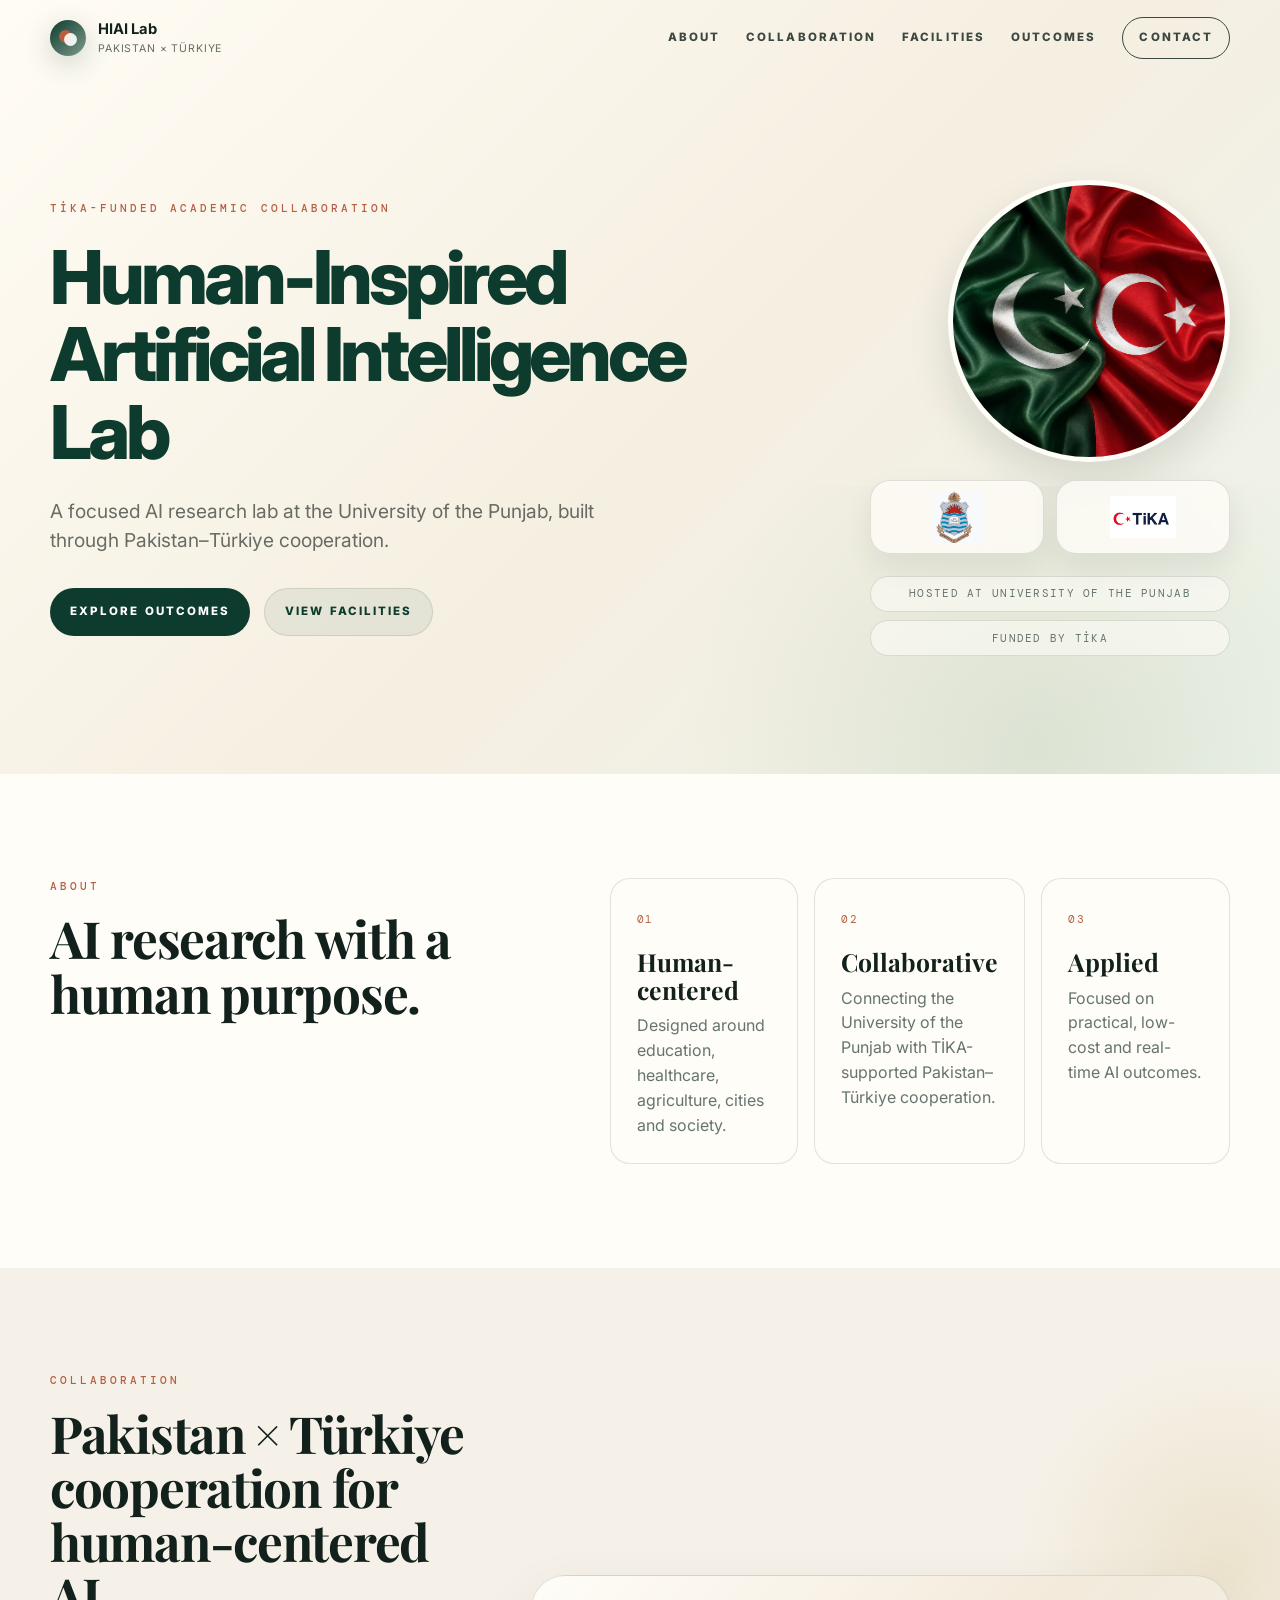
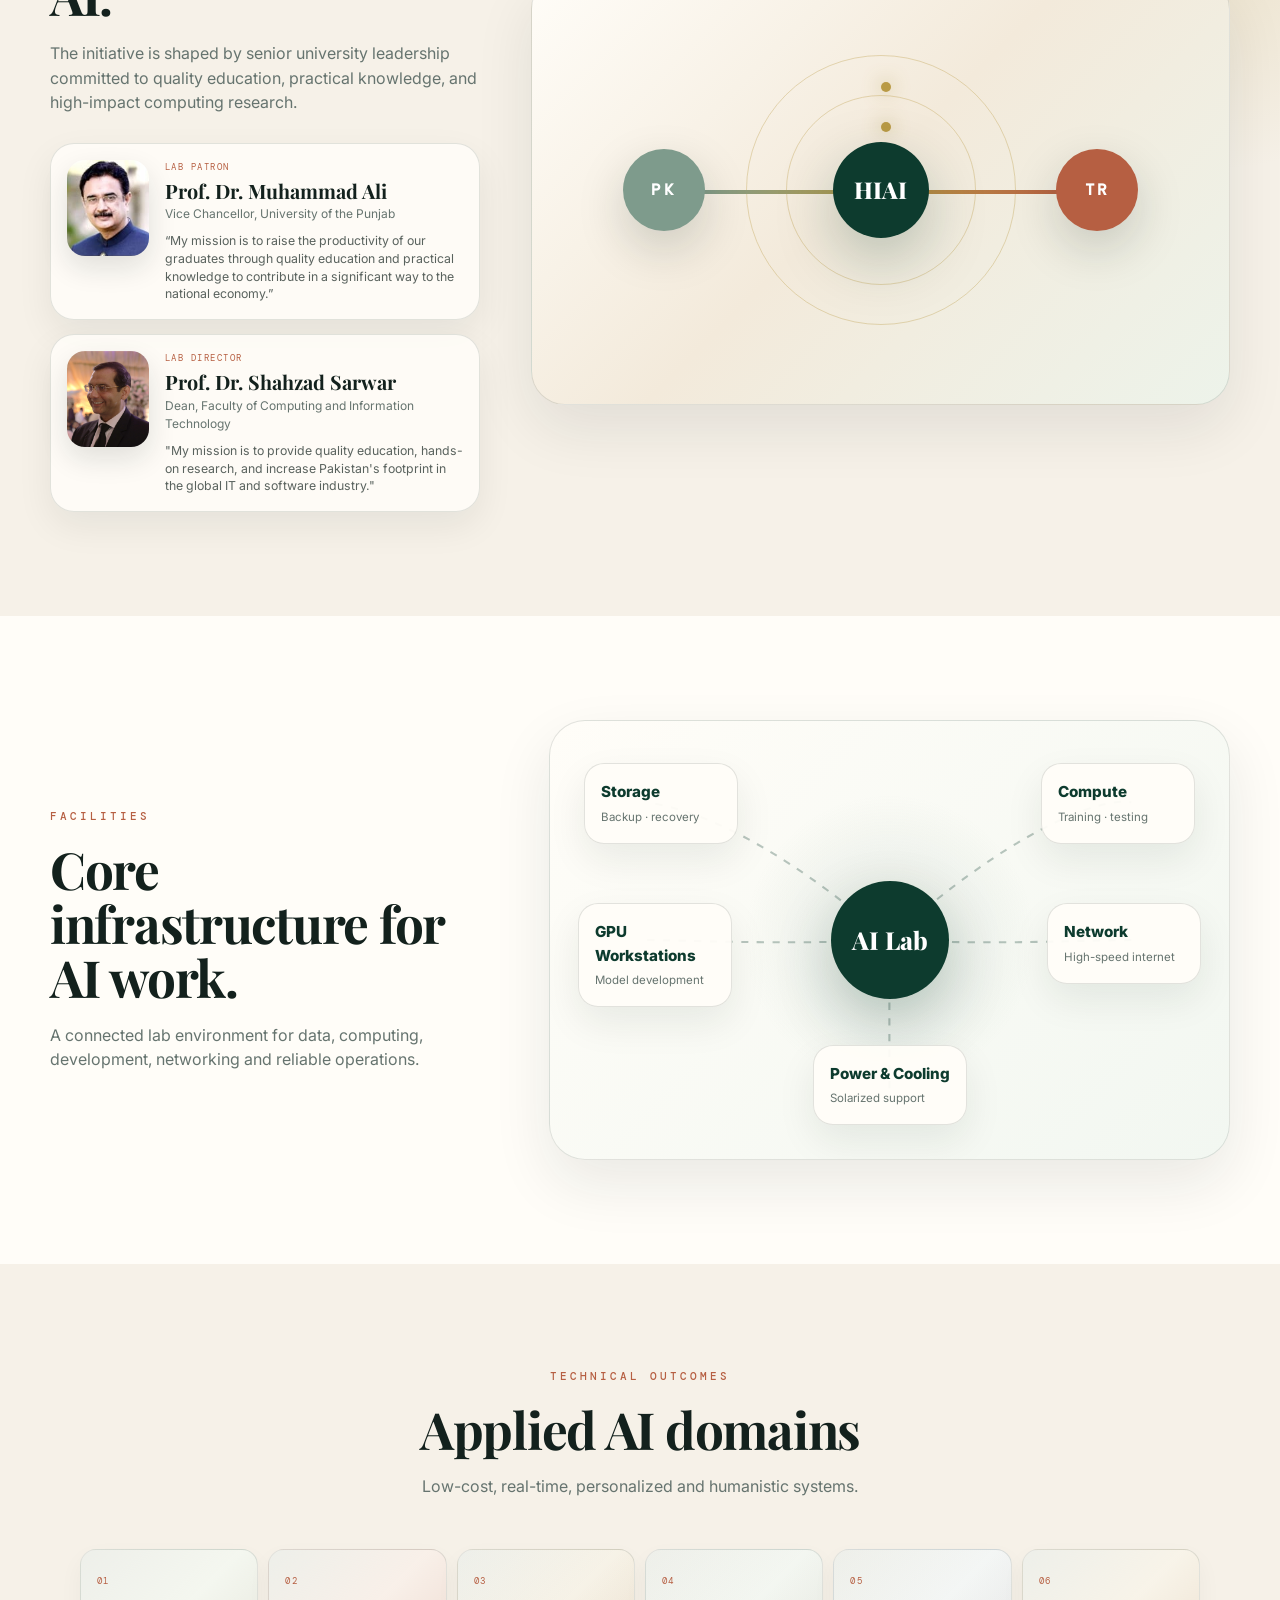
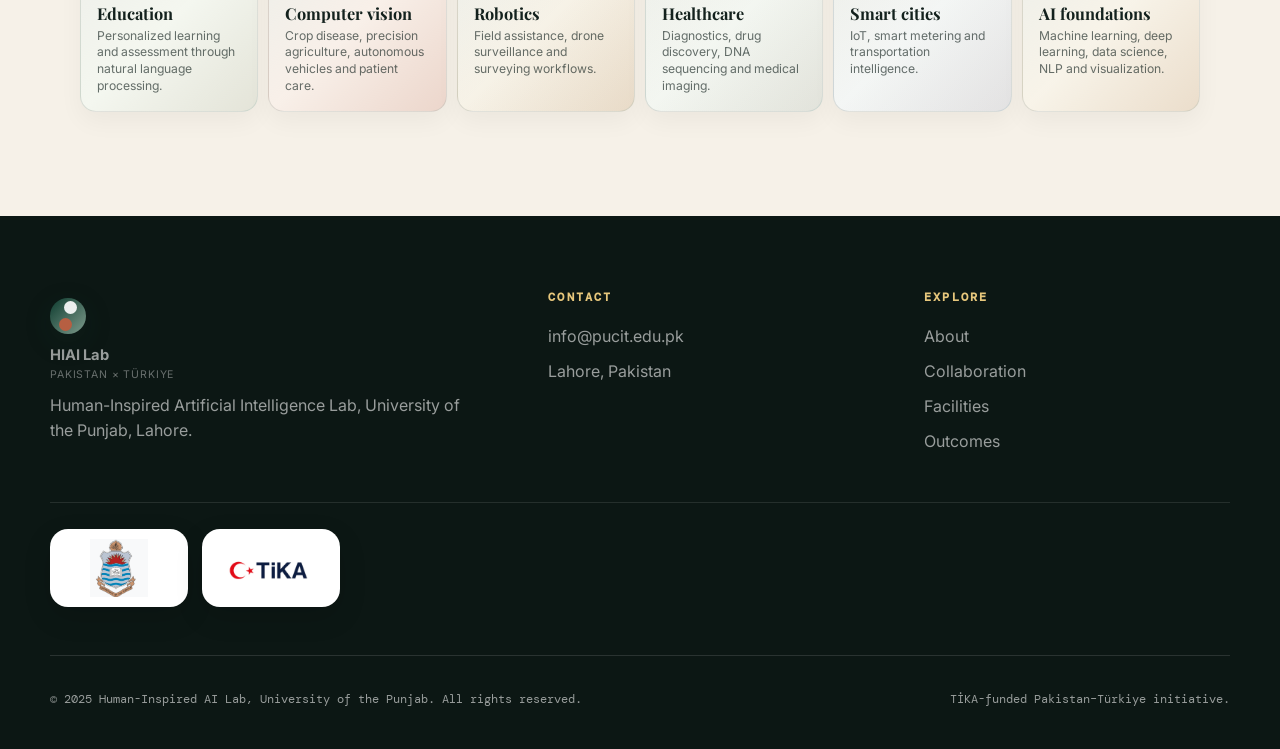
==== index.html @ ac8289ca "Initial HIAI Lab website" ====
<!DOCTYPE html>
<html lang="en">
<head>
  <meta charset="UTF-8" />
  <meta name="viewport" content="width=device-width, initial-scale=1.0" />
  <meta name="description" content="Human-Inspired Artificial Intelligence Lab — a Pakistan–Türkiye collaboration at the University of the Punjab." />
  <title>HIAI Lab | FCIT</title>
  <link rel="preconnect" href="https://fonts.googleapis.com">
  <link rel="preconnect" href="https://fonts.gstatic.com" crossorigin>
  <link href="https://fonts.googleapis.com/css2?family=DM+Mono:wght@400;500&family=Inter:wght@300;400;500;600;700&family=Playfair+Display:wght@600;700;800&display=swap" rel="stylesheet">
  <link rel="stylesheet" href="styles.css" />
</head>
<body>
  <a class="skip-link" href="#main">Skip to content</a>

  <header class="site-header" id="siteHeader">
    <div class="container header-inner">
      <a class="brand" href="#home" aria-label="HIAI Lab home">
        <span class="brand-mark" aria-hidden="true"><span></span><span></span></span>
        <span class="brand-copy">
          <strong>HIAI Lab</strong>
          <small>Pakistan × Türkiye</small>
        </span>
      </a>

      <button class="menu-toggle" id="menuToggle" aria-controls="siteNav" aria-expanded="false">
        <span></span><span></span>
        <span class="sr-only">Toggle menu</span>
      </button>

      <nav class="site-nav" id="siteNav" aria-label="Main navigation">
        <a href="#about">About</a>
        <a href="#host">Collaboration</a>
        <a href="#facilities">Facilities</a>
        <a href="#outcomes">Outcomes</a>
        <a href="#contact" class="nav-cta">Contact</a>
      </nav>
    </div>
  </header>

  <main id="main">
    <section class="hero" id="home" aria-labelledby="hero-title">
      <div class="container hero-inner">
        <div class="hero-copy reveal visible">
          <p class="eyebrow">TİKA-funded academic collaboration</p>
          <h1 id="hero-title">Human-Inspired Artificial Intelligence Lab</h1>
          <p class="hero-lead">A focused AI research lab at the University of the Punjab, built through Pakistan–Türkiye cooperation.</p>
          <div class="hero-actions">
            <a class="btn btn-primary" href="#outcomes">Explore outcomes</a>
            <a class="btn btn-soft" href="#facilities">View facilities</a>
          </div>

        </div>

        <aside class="hero-card reveal visible" aria-label="Pakistan and Türkiye collaboration image">
          <div class="hero-flag-circle">
            <img src="assets/pakistan-turkiye-flags.png" alt="Pakistan and Türkiye flags blended together" loading="eager">
          </div>
          <div class="hero-partner-logos" aria-label="Project partner logos">
            <div class="hero-logo-box">
              <img class="pu-logo" src="assets/pu-logo.png" alt="University of the Punjab logo">
            </div>
            <div class="hero-logo-box">
              <img class="tika-logo" src="assets/tika-logo.png" alt="TİKA logo">
            </div>
          </div>
          <div class="hero-mini-grid">
            <span>Hosted at University of the Punjab</span>
            <span>Funded by TİKA</span>
          </div>
        </aside>
      </div>
    </section>

    <section class="overview section-pad" id="about">
      <div class="container split">
        <div class="section-heading reveal">
          <p class="eyebrow">About</p>
          <h2>AI research with a human purpose.</h2>
        </div>
        <div class="overview-cards reveal">
          <article>
            <span>01</span>
            <h3>Human-centered</h3>
            <p>Designed around education, healthcare, agriculture, cities and society.</p>
          </article>
          <article>
            <span>02</span>
            <h3>Collaborative</h3>
            <p>Connecting the University of the Punjab with TİKA-supported Pakistan–Türkiye cooperation.</p>
          </article>
          <article>
            <span>03</span>
            <h3>Applied</h3>
            <p>Focused on practical, low-cost and real-time AI outcomes.</p>
          </article>
        </div>
      </div>
    </section>

    <section class="host-collab section-pad" id="host">
      <div class="container host-collab-grid">
        <div class="section-heading reveal collab-copy">
          <p class="eyebrow">Collaboration</p>
          <h2>Pakistan × Türkiye cooperation for human-centered AI.</h2>
          <p class="compact-copy">The initiative is shaped by senior university leadership committed to quality education, practical knowledge, and high-impact computing research.</p>

          <div class="leadership-grid">
            <article class="leadership-card">
              <img src="assets/vc-prof-muhammad-ali.jpeg" alt="Prof. Dr. Muhammad Ali, Vice Chancellor, University of the Punjab">
              <div>
                <span>Lab Patron</span>
                <h3>Prof. Dr. Muhammad Ali</h3>
                <p class="leader-role">Vice Chancellor, University of the Punjab</p>
                <blockquote>“My mission is to raise the productivity of our graduates through quality education and practical knowledge to contribute in a significant way to the national economy.”</blockquote>
              </div>
            </article>

            <article class="leadership-card">
              <img src="assets/dean-prof-shahzad-sarwar.png" alt="Prof. Dr. Shahzad Sarwar, Dean, Faculty of Computing and Information Technology">
              <div>
                <span>Lab Director</span>
                <h3>Prof. Dr. Shahzad Sarwar</h3>
                <p class="leader-role">Dean, Faculty of Computing and Information Technology</p>
                <blockquote> "My mission is to provide quality education, hands-on research, and increase Pakistan's footprint in the global IT and software industry."</blockquote>
              </div>
            </article>
          </div>
        </div>

        <div class="interactive-bridge reveal" aria-label="Pakistan and Türkiye collaboration graphic">
          <div class="bridge-orbit bridge-orbit-one"></div>
          <div class="bridge-orbit bridge-orbit-two"></div>
          <button class="country-node pk-node" type="button" data-target="pkPanel" aria-controls="pkPanel" aria-expanded="false">PK</button>
          <button class="country-node tr-node" type="button" data-target="trPanel" aria-controls="trPanel" aria-expanded="false">TR</button>
          <div class="bridge-path"></div>
          <div class="bridge-core">HIAI</div>

          <article class="bridge-detail pk-detail" id="pkPanel" data-panel="pkPanel">
            <span>Pakistan · PU</span>
            <h3>Host institution</h3>
            <div class="detail-facts">
              <strong>1882</strong><em>PU established</em>
              <strong>50K+</strong><em>PU students</em>
              <strong>19</strong><em>Faculties</em>
              <strong>90%</strong><em>Employability</em>
            </div>
          </article>

          <article class="bridge-detail tr-detail" id="trPanel" data-panel="trPanel">
            <span>Türkiye · TİKA</span>
            <h3>Cooperation support</h3>
            <div class="detail-facts">
              <strong>01</strong><em>Funding</em>
              <strong>02</strong><em>Training</em>
              <strong>03</strong><em>Mobility</em>
              <strong>04</strong><em>Research</em>
            </div>
          </article>
        </div>
      </div>
    </section>

    <section class="facilities section-pad" id="facilities">
      <div class="container infra-grid">
        <div class="section-heading reveal">
          <p class="eyebrow">Facilities</p>
          <h2>Core infrastructure for AI work.</h2>
          <p class="compact-copy">A connected lab environment for data, computing, development, networking and reliable operations.</p>
        </div>

        <div class="infra-diagram reveal" aria-label="Core infrastructure diagram">
          <div class="infra-center">AI Lab</div>
          <div class="infra-item item-storage"><span>Storage</span><small>Backup · recovery</small></div>
          <div class="infra-item item-server"><span>Compute</span><small>Training · testing</small></div>
          <div class="infra-item item-gpu"><span>GPU Workstations</span><small>Model development</small></div>
          <div class="infra-item item-network"><span>Network</span><small>High-speed internet</small></div>
          <div class="infra-item item-power"><span>Power & Cooling</span><small>Solarized support</small></div>
          <svg class="infra-lines" viewBox="0 0 640 420" aria-hidden="true">
            <path d="M320 210 C210 115 135 85 88 78" />
            <path d="M320 210 C430 110 520 72 552 78" />
            <path d="M320 210 C210 215 130 210 80 210" />
            <path d="M320 210 C430 215 500 210 560 210" />
            <path d="M320 210 C320 300 320 350 320 365" />
          </svg>
        </div>
      </div>
    </section>

    <section class="outcomes section-pad" id="outcomes">
      <div class="container">
        <div class="section-heading center reveal">
          <p class="eyebrow">Technical outcomes</p>
          <h2>Applied AI domains</h2>
          <p>Low-cost, real-time, personalized and humanistic systems.</p>
        </div>
        <div class="outcome-card-grid reveal" aria-label="Applied AI domains">
          <article class="outcome-card outcome-education">
            <span>01</span>
            <h3>Education</h3>
            <p>Personalized learning and assessment through natural language processing.</p>
          </article>
          <article class="outcome-card outcome-vision">
            <span>02</span>
            <h3>Computer vision</h3>
            <p>Crop disease, precision agriculture, autonomous vehicles and patient care.</p>
          </article>
          <article class="outcome-card outcome-robotics">
            <span>03</span>
            <h3>Robotics</h3>
            <p>Field assistance, drone surveillance and surveying workflows.</p>
          </article>
          <article class="outcome-card outcome-health">
            <span>04</span>
            <h3>Healthcare</h3>
            <p>Diagnostics, drug discovery, DNA sequencing and medical imaging.</p>
          </article>
          <article class="outcome-card outcome-cities">
            <span>05</span>
            <h3>Smart cities</h3>
            <p>IoT, smart metering and transportation intelligence.</p>
          </article>
          <article class="outcome-card outcome-foundations">
            <span>06</span>
            <h3>AI foundations</h3>
            <p>Machine learning, deep learning, data science, NLP and visualization.</p>
          </article>
        </div>      </div>
    </section>

  </main>

  <footer class="footer" id="contact">
    <div class="container footer-grid">
      <div>
        <a class="brand footer-brand" href="#home" aria-label="HIAI Lab home">
          <span class="brand-mark" aria-hidden="true"><span></span><span></span></span>
          <span><strong>HIAI Lab</strong><small>Pakistan × Türkiye</small></span>
        </a>
        <p>Human-Inspired Artificial Intelligence Lab, University of the Punjab, Lahore.</p>
      </div>
      <div>
        <h4>Contact</h4>
        <a href="mailto:info@pucit.edu.pk">info@pucit.edu.pk</a>
        <span>Lahore, Pakistan</span>
      </div>
      <div>
        <h4>Explore</h4>
        <a href="#about">About</a>
        <a href="#host">Collaboration</a>
        <a href="#facilities">Facilities</a>
        <a href="#outcomes">Outcomes</a>
      </div>
    </div>
    <div class="container footer-logo-row" aria-label="Project logos">
      <span class="footer-logo-box"><img class="pu-logo" src="assets/pu-logo.png" alt="University of the Punjab logo"></span>
      <span class="footer-logo-box"><img class="tika-logo" src="assets/tika-logo.png" alt="TİKA logo"></span>
    </div>

    <div class="container footer-bottom">
      <span>© 2025 Human-Inspired AI Lab, University of the Punjab. All rights reserved.</span>
      <span>TİKA-funded Pakistan–Türkiye initiative.</span>
    </div>
  </footer>

  <script src="script.js"></script>
</body>
</html>
---- styles.css ----
@import url('https://fonts.googleapis.com/css2?family=Playfair+Display:wght@600;700;800&family=Inter:wght@300;400;500;600;700&family=DM+Mono:wght@400;500&display=swap');
:root{
  --bg:#F6F1E8;
  --paper:#FFFDF8;
  --ink:#13211D;
  --muted:#66746F;
  --forest:#0D3B2E;
  --moss:#7E9B8C;
  --clay:#B65F42;
  --sage:#E5EDE6;
  --slate:#18374A;
  --gold:#B99A45;
  --line:rgba(19,33,29,.12);
  --shadow:0 24px 60px rgba(19,33,29,.09);
  --radius:20px;
  --container:1180px;
}
*{box-sizing:border-box}
html{scroll-behavior:smooth}
body{margin:0;background:var(--bg);color:var(--ink);font-family:Inter,system-ui,-apple-system,BlinkMacSystemFont,"Segoe UI",sans-serif;line-height:1.55}
body.menu-open{overflow:hidden}a{color:inherit;text-decoration:none}img{display:block;max-width:100%}button{font:inherit}.container{width:min(calc(100% - 40px),var(--container));margin-inline:auto}.skip-link{position:absolute;left:-999px;top:12px;background:var(--paper);padding:.75rem 1rem;z-index:9999}.skip-link:focus{left:12px}.sr-only{position:absolute;width:1px;height:1px;padding:0;margin:-1px;overflow:hidden;clip:rect(0 0 0 0);white-space:nowrap;border:0}
.site-header{position:fixed;inset:0 0 auto;z-index:100;color:var(--ink);transition:.3s ease}.site-header.scrolled,.site-header.menu-active{background:rgba(255,253,248,.95);backdrop-filter:blur(16px);box-shadow:0 1px 0 var(--line)}.header-inner{height:76px;display:flex;align-items:center;justify-content:space-between;gap:28px}.brand{display:inline-flex;align-items:center;gap:12px}.brand-mark{width:36px;height:36px;border-radius:50%;display:grid;place-items:center;background:linear-gradient(135deg,var(--forest),var(--moss));position:relative;box-shadow:0 8px 28px rgba(13,59,46,.2)}.brand-mark span:first-child{width:13px;height:13px;background:var(--clay);border-radius:50%;position:absolute;left:9px;top:10px}.brand-mark span:last-child{width:13px;height:13px;background:#fff;border-radius:50%;position:absolute;right:9px;bottom:10px;opacity:.9}.brand strong{display:block;font-size:.92rem}.brand small{display:block;font-size:.66rem;opacity:.65;letter-spacing:.08em;text-transform:uppercase}.site-nav{display:flex;align-items:center;gap:26px}.site-nav a{font-size:.72rem;letter-spacing:.18em;text-transform:uppercase;font-weight:800;opacity:.82}.site-nav a:hover{opacity:1}.nav-cta{padding:.7rem 1rem;border:1px solid currentColor;border-radius:999px}.menu-toggle{display:none;background:transparent;border:0;color:inherit;width:42px;height:42px}.menu-toggle span:not(.sr-only){display:block;width:24px;height:2px;background:currentColor;margin:6px auto;border-radius:99px}
.hero{min-height:86vh;display:flex;align-items:center;background:linear-gradient(135deg,#FFFCF4 0%,#F5EFE1 54%,#EDF3EA 100%);overflow:hidden;position:relative}.hero:before{content:"";position:absolute;inset:auto -20% -30% 42%;height:520px;background:radial-gradient(circle,rgba(104,136,87,.14),transparent 64%)}.hero-inner{position:relative;z-index:1;padding:148px 0 86px;display:grid;grid-template-columns:minmax(0,760px) minmax(280px,340px);gap:clamp(34px,5vw,72px);align-items:center}.eyebrow{font-family:"DM Mono",monospace;font-size:.7rem;letter-spacing:.27em;text-transform:uppercase;color:var(--clay);font-weight:500}.eyebrow.light{color:#E7C77C}.hero h1{font-family:"Inter",sans-serif;font-size:clamp(2.8rem,5.8vw,5.7rem);line-height:1.04;letter-spacing:-.055em;margin:22px 0 26px;max-width:760px;font-weight:800;color:var(--forest)}.hero-lead{font-size:clamp(1.02rem,1.6vw,1.2rem);max-width:590px;color:rgba(33,40,35,.67);margin:0 0 32px}.hero-actions{display:flex;flex-wrap:wrap;gap:14px}.btn{display:inline-flex;align-items:center;justify-content:center;min-height:48px;padding:0 1.25rem;border-radius:999px;font-size:.72rem;letter-spacing:.18em;text-transform:uppercase;font-weight:800;transition:.2s ease}.btn:hover{transform:translateY(-2px)}.btn-primary{background:var(--forest);color:#fff}.btn-soft{background:rgba(13,59,46,.07);border:1px solid rgba(13,59,46,.12);color:var(--forest)}.hero-card{justify-self:end;width:320px}.hero-flag-circle{width:clamp(190px,22vw,300px);aspect-ratio:1/1;border-radius:50%;overflow:hidden;background:var(--paper);padding:5px;box-shadow:0 18px 42px rgba(19,33,29,.13);margin-left:auto}.hero-flag-circle img{width:100%;height:100%;object-fit:cover;object-position:54% center;border-radius:50%}.hero-mini-grid{display:grid;gap:8px;margin-top:22px}.hero-mini-grid span{display:block;border:1px solid var(--line);background:rgba(255,253,248,.55);border-radius:999px;padding:.55rem .8rem;text-align:center;font-family:"DM Mono",monospace;font-size:.67rem;text-transform:uppercase;letter-spacing:.12em;color:var(--muted)}
.section-pad{padding:104px 0}.split{display:grid;grid-template-columns:.88fr 1.12fr;gap:72px;align-items:start}.section-heading h2{font-family:"Playfair Display",serif;font-size:clamp(2.25rem,4vw,4.1rem);line-height:1.06;letter-spacing:-.025em;margin:16px 0 0}.section-heading.center{text-align:center;max-width:760px;margin:0 auto 50px}.section-heading.center p:not(.eyebrow){max-width:560px;margin:18px auto 0;color:var(--muted)}.light-text h2,.light-text p{color:#fff}.light-text p:not(.eyebrow){color:rgba(255,255,255,.68)}
.overview{background:var(--paper)}.overview-cards,.feature-grid,.facility-cards,.domain-grid,.impact-grid{display:grid;gap:16px}.overview-cards{grid-template-columns:repeat(3,1fr)}.overview-cards article,.feature-grid article,.facility-cards article,.domain-grid article{background:var(--paper);border:1px solid var(--line);border-radius:var(--radius);padding:26px;transition:.2s ease}.overview-cards article:hover,.feature-grid article:hover,.facility-cards article:hover,.domain-grid article:hover{transform:translateY(-3px);box-shadow:var(--shadow)}.overview-cards span,.domain-grid span,.facility-cards span{font-family:"DM Mono",monospace;font-size:.68rem;letter-spacing:.16em;text-transform:uppercase;color:var(--clay)}h3{font-family:"Playfair Display",serif;font-size:1.55rem;line-height:1.12;margin:18px 0 10px}p{color:var(--muted);margin:0}.host{background:var(--bg)}.stats-grid{display:grid;grid-template-columns:repeat(6,1fr);gap:1px;background:var(--line);border:1px solid var(--line);border-radius:var(--radius);overflow:hidden}.stats-grid article{background:var(--paper);padding:24px 18px}.stats-grid strong{font-family:"Playfair Display",serif;font-size:2rem;color:var(--forest);display:block;line-height:1}.stats-grid span{display:block;margin-top:10px;font-family:"DM Mono",monospace;text-transform:uppercase;letter-spacing:.12em;font-size:.63rem;color:var(--muted)}.feature-grid{grid-template-columns:repeat(3,1fr);margin-top:18px}.feature-grid ul{margin:18px 0 0;padding:0;list-style:none;display:grid;gap:10px}.feature-grid li{color:var(--muted);font-size:.95rem}.feature-grid li:before{content:"";display:inline-block;width:7px;height:7px;background:var(--moss);border-radius:50%;margin-right:9px}.collaboration,.impact{background:var(--forest);color:#fff;position:relative;overflow:hidden}.collaboration:before,.impact:before{content:"";position:absolute;inset:0;background-image:radial-gradient(rgba(255,255,255,.10) 1px,transparent 1px);background-size:28px 28px;opacity:.10}.collaboration .container,.impact .container{position:relative}.collab-layout{display:grid;grid-template-columns:minmax(0,540px) minmax(260px,430px);gap:clamp(36px,8vw,120px);align-items:center}.collab-layout .section-heading{margin:0;text-align:left}.collab-layout .section-heading p:not(.eyebrow){max-width:420px;margin-top:18px}.collab-visual{height:320px;position:relative;border:1px solid rgba(255,255,255,.14);border-radius:32px;background:linear-gradient(135deg,rgba(255,255,255,.08),rgba(255,255,255,.035));box-shadow:inset 0 1px 0 rgba(255,255,255,.12)}.flag-node{position:absolute;width:74px;height:74px;border-radius:50%;display:grid;place-items:center;font-family:"DM Mono",monospace;font-size:.78rem;letter-spacing:.16em;font-weight:700;color:#fff;z-index:2;box-shadow:0 18px 45px rgba(0,0,0,.22)}.node-pk{left:54px;top:124px;background:var(--moss)}.node-tr{right:54px;top:124px;background:var(--clay)}.bridge-line{position:absolute;left:118px;right:118px;top:160px;height:2px;background:linear-gradient(90deg,var(--moss),#E7C77C,var(--clay));opacity:.9}.center-chip{position:absolute;left:50%;top:50%;transform:translate(-50%,-50%);width:92px;height:92px;border-radius:50%;display:grid;place-items:center;background:#E7C77C;color:var(--forest);font-family:"Playfair Display",serif;font-size:1.45rem;font-weight:800;box-shadow:0 18px 55px rgba(0,0,0,.22);z-index:3}.orbit{position:absolute;left:50%;top:50%;border:1px solid rgba(231,199,124,.34);border-radius:50%;transform:translate(-50%,-50%);animation:spin 16s linear infinite}.orbit-one{width:170px;height:170px}.orbit-two{width:235px;height:235px;animation-duration:24s;animation-direction:reverse}.orbit:after{content:"";position:absolute;top:18px;left:50%;width:9px;height:9px;border-radius:50%;background:#E7C77C;box-shadow:0 0 18px rgba(231,199,124,.7)}@keyframes spin{to{transform:translate(-50%,-50%) rotate(360deg)}}
.facilities{background:var(--paper)}.facility-cards{grid-template-columns:repeat(2,1fr)}.facility-cards article:nth-child(5){grid-column:1/-1}.outcomes{background:var(--bg)}.domain-grid{grid-template-columns:repeat(3,1fr)}.impact-grid{grid-template-columns:repeat(3,1fr)}.impact-grid article{background:rgba(255,255,255,.08);border:1px solid rgba(255,255,255,.15);border-radius:var(--radius);padding:24px;font-weight:700;color:rgba(255,255,255,.86)}.focal-person{margin:32px auto 0;text-align:center;color:rgba(255,255,255,.7);max-width:720px}
.footer{background:#0C1714;color:#fff;padding:72px 0 30px}.footer-grid{display:grid;grid-template-columns:1.4fr 1fr 1fr;gap:70px}.footer p,.footer a,.footer span{color:rgba(255,255,255,.58)}.footer h4{font-family:"DM Mono",monospace;letter-spacing:.18em;text-transform:uppercase;font-size:.75rem;color:#E7C77C;margin:0 0 18px}.footer a,.footer span{display:block;margin:10px 0}.footer-brand{color:#fff;margin-bottom:20px}.footer-bottom{border-top:1px solid rgba(255,255,255,.12);margin-top:48px;padding-top:24px;display:flex;justify-content:space-between;gap:20px;font-size:.78rem;font-family:"DM Mono",monospace}
.reveal{opacity:0;transform:translateY(24px);transition:opacity .7s ease,transform .7s ease}.reveal.visible{opacity:1;transform:none}
@media (max-width:980px){.menu-toggle{display:block}.site-nav{position:fixed;inset:76px 0 auto;background:var(--paper);display:none;flex-direction:column;align-items:stretch;padding:14px 20px 24px;box-shadow:0 24px 60px rgba(0,0,0,.12)}.site-nav.open{display:flex}.site-nav a{padding:14px 0;border-bottom:1px solid var(--line)}.nav-cta{text-align:center}.hero-inner,.split{grid-template-columns:1fr}.hero-card{justify-self:start;width:auto;display:flex;align-items:center;gap:22px}.hero-flag-circle{width:190px;margin:0}.collab-visual{height:280px}.node-pk{left:34px}.node-tr{right:34px}.hero-mini-grid{margin-top:0;min-width:190px}.overview-cards,.feature-grid,.facility-cards,.domain-grid,.impact-grid,.collab-grid,.collab-layout{grid-template-columns:1fr}.stats-grid{grid-template-columns:repeat(3,1fr)}.footer-grid{grid-template-columns:1fr}}
@media (max-width:640px){.container{width:min(calc(100% - 28px),var(--container))}.header-inner{height:68px}.site-nav{inset:68px 0 auto}.section-pad{padding:76px 0}.hero{min-height:auto}.hero-inner{padding:124px 0 62px}.hero h1{font-size:clamp(3rem,14vw,4.5rem)}.hero-actions .btn{width:100%}.hero-card{display:block}.hero-flag-circle{width:170px}.hero-mini-grid{margin-top:16px}.stats-grid{grid-template-columns:repeat(2,1fr)}.footer-bottom{flex-direction:column}.section-heading.center{text-align:left;margin-left:0}.section-heading h2{font-size:2.35rem}}
@media (prefers-reduced-motion:reduce){*{scroll-behavior:auto!important;transition:none!important;animation:none!important}.reveal{opacity:1;transform:none}}

/* Interactive merged host + collaboration section */
.host-collab{background:var(--paper);position:relative;overflow:hidden}.host-collab:before{content:"";position:absolute;right:-160px;top:80px;width:430px;height:430px;border-radius:50%;background:radial-gradient(circle,rgba(126,155,140,.22),transparent 68%)}.host-collab-grid{display:grid;grid-template-columns:.8fr .9fr 1.15fr;gap:clamp(28px,4vw,58px);align-items:center}.compact-copy{max-width:520px;margin-top:18px;color:var(--muted)}.interactive-bridge{position:relative;min-height:360px;border:1px solid var(--line);border-radius:34px;background:linear-gradient(135deg,#fffdf8 0%,#f0f5ef 100%);box-shadow:var(--shadow);overflow:hidden}.bridge-path{position:absolute;left:23%;right:23%;top:50%;height:4px;border-radius:99px;background:linear-gradient(90deg,var(--moss),var(--gold),var(--clay));animation:bridgeGlow 2.5s ease-in-out infinite}.country-node{position:absolute;z-index:4;width:82px;height:82px;border-radius:50%;border:0;color:#fff;font-family:"DM Mono",monospace;font-weight:800;letter-spacing:.16em;cursor:pointer;box-shadow:0 18px 48px rgba(19,33,29,.18);transition:.25s ease}.country-node:hover,.country-node.active{transform:translateY(-5px) scale(1.04)}.country-node.pk-node{left:13%;top:calc(50% - 41px);background:var(--moss)}.country-node.tr-node{right:13%;top:calc(50% - 41px);background:var(--clay)}.bridge-core{position:absolute;z-index:3;left:50%;top:50%;transform:translate(-50%,-50%);width:96px;height:96px;border-radius:50%;display:grid;place-items:center;background:var(--forest);color:#fff;font-family:"Playfair Display",serif;font-weight:800;font-size:1.45rem;box-shadow:0 22px 58px rgba(13,59,46,.25)}.bridge-orbit{position:absolute;left:50%;top:50%;border:1px solid rgba(185,154,69,.35);border-radius:50%;transform:translate(-50%,-50%);animation:spin 18s linear infinite}.bridge-orbit-one{width:190px;height:190px}.bridge-orbit-two{width:270px;height:270px;animation-duration:28s;animation-direction:reverse}.bridge-orbit:after{content:"";position:absolute;top:26px;left:50%;width:10px;height:10px;border-radius:50%;background:var(--gold);box-shadow:0 0 18px rgba(185,154,69,.72)}@keyframes bridgeGlow{0%,100%{opacity:.55;transform:scaleX(.86)}50%{opacity:1;transform:scaleX(1)}}.country-panels{display:grid;position:relative;min-height:430px}.country-panel{grid-area:1/1;background:var(--bg);border:1px solid var(--line);border-radius:34px;padding:32px;box-shadow:var(--shadow);opacity:0;transform:translateY(16px) scale(.98);pointer-events:none;transition:.28s ease}.country-panel.active{opacity:1;transform:none;pointer-events:auto}.country-panel span{font-family:"DM Mono",monospace;color:var(--clay);font-size:.7rem;letter-spacing:.18em;text-transform:uppercase}.country-panel h3{font-size:2rem;margin:16px 0 24px}.quick-facts{display:grid;grid-template-columns:repeat(2,1fr);gap:12px;margin-bottom:24px}.quick-facts b{display:block;font-family:"Playfair Display",serif;font-size:1.55rem;color:var(--forest);line-height:1}.quick-facts em{display:block;font-style:normal;color:var(--muted);font-size:.78rem}.soft-list b{color:var(--clay)}

/* Diagram-based facilities section */
.infra-grid{display:grid;grid-template-columns:.78fr 1.22fr;gap:clamp(34px,5vw,70px);align-items:center}.infra-diagram{min-height:440px;position:relative;border:1px solid var(--line);border-radius:36px;background:radial-gradient(circle at center,rgba(126,155,140,.18),transparent 36%),linear-gradient(135deg,#fffdf8,#f2f7f1);box-shadow:var(--shadow);overflow:hidden}.infra-lines{position:absolute;inset:0;width:100%;height:100%;z-index:1}.infra-lines path{fill:none;stroke:rgba(13,59,46,.28);stroke-width:2;stroke-dasharray:7 8;animation:dashMove 4s linear infinite}.infra-center{position:absolute;z-index:3;left:50%;top:50%;transform:translate(-50%,-50%);width:118px;height:118px;border-radius:50%;display:grid;place-items:center;background:var(--forest);color:#fff;font-family:"Playfair Display",serif;font-size:1.55rem;font-weight:800;box-shadow:0 24px 58px rgba(13,59,46,.24)}.infra-item{position:absolute;z-index:4;width:154px;min-height:74px;background:rgba(255,253,248,.95);border:1px solid var(--line);border-radius:20px;padding:16px;box-shadow:0 16px 38px rgba(19,33,29,.08);transition:.25s ease}.infra-item:hover{transform:translateY(-6px);box-shadow:var(--shadow)}.infra-item span{display:block;font-weight:800;color:var(--forest);font-size:.95rem}.infra-item small{display:block;margin-top:5px;color:var(--muted);font-size:.72rem}.item-storage{left:34px;top:42px}.item-server{right:34px;top:42px}.item-gpu{left:28px;top:calc(50% - 37px)}.item-network{right:28px;top:calc(50% - 37px)}.item-power{left:50%;bottom:34px;transform:translateX(-50%)}.item-power:hover{transform:translateX(-50%) translateY(-6px)}@keyframes dashMove{to{stroke-dashoffset:-80}}

/* Interactive impact board */
.impact-layout{position:relative}.impact-board{display:grid;grid-template-columns:minmax(280px,520px) minmax(260px,440px);gap:clamp(30px,5vw,72px);align-items:center;margin-top:48px}.impact-radar{height:430px;position:relative;border:1px solid rgba(255,255,255,.14);border-radius:36px;background:radial-gradient(circle,rgba(255,255,255,.1),transparent 46%);overflow:hidden}.impact-radar:before,.impact-radar:after{content:"";position:absolute;left:50%;top:50%;transform:translate(-50%,-50%);border:1px solid rgba(231,199,124,.22);border-radius:50%}.impact-radar:before{width:260px;height:260px}.impact-radar:after{width:360px;height:360px}.radar-core{position:absolute;left:50%;top:50%;transform:translate(-50%,-50%);width:118px;height:118px;border-radius:50%;display:grid;place-items:center;background:#E7C77C;color:var(--forest);font-family:"Playfair Display",serif;font-size:1.45rem;font-weight:800;z-index:2}.impact-point{position:absolute;left:var(--x);top:var(--y);transform:translate(-50%,-50%);z-index:3;border:1px solid rgba(255,255,255,.18);background:rgba(255,255,255,.08);color:#fff;border-radius:999px;padding:.65rem .85rem;font-size:.7rem;font-weight:800;letter-spacing:.08em;cursor:pointer;transition:.25s ease;white-space:nowrap}.impact-point:hover,.impact-point.active{background:#E7C77C;color:var(--forest);transform:translate(-50%,-50%) scale(1.05)}.impact-detail{background:rgba(255,255,255,.08);border:1px solid rgba(255,255,255,.15);border-radius:34px;padding:34px;min-height:260px;box-shadow:inset 0 1px 0 rgba(255,255,255,.1)}.impact-detail span{font-family:"DM Mono",monospace;color:#E7C77C;letter-spacing:.18em;text-transform:uppercase;font-size:.7rem}.impact-detail h3{color:#fff;font-size:2.2rem;margin:18px 0 16px}.impact-detail p{color:rgba(255,255,255,.72);font-size:1.05rem}.impact .section-heading.center{margin-bottom:0}

@media (max-width:1100px){.host-collab-grid,.infra-grid,.impact-board{grid-template-columns:1fr}.country-panels{min-height:0}.interactive-bridge,.infra-diagram,.impact-radar{max-width:680px;width:100%;margin-inline:auto}.host-collab-grid .section-heading,.infra-grid .section-heading{text-align:center;max-width:760px;margin-inline:auto}.compact-copy{margin-inline:auto}.country-panel{position:relative}.country-panel:not(.active){display:none}}
@media (max-width:640px){.interactive-bridge{min-height:300px}.country-node{width:64px;height:64px}.bridge-core{width:82px;height:82px}.bridge-orbit-one{width:160px;height:160px}.bridge-orbit-two{width:220px;height:220px}.quick-facts{grid-template-columns:1fr 1fr}.infra-diagram{min-height:650px}.infra-lines{display:none}.infra-center{top:65px}.infra-item{left:50%!important;right:auto!important;transform:translateX(-50%)!important;width:min(260px,82%)}.infra-item:hover{transform:translateX(-50%) translateY(-5px)!important}.item-storage{top:155px}.item-server{top:250px}.item-gpu{top:345px}.item-network{top:440px}.item-power{top:535px;bottom:auto}.impact-board{margin-top:30px}.impact-radar{height:520px}.impact-point{font-size:.62rem;max-width:150px;white-space:normal;text-align:center}.impact-detail h3{font-size:1.85rem}}

/* Final refinements: quieter collaboration, hidden reveal cards, no text-heavy domain grid */
.host-collab{
  background:#F6F1E8 !important;
}
.host-collab:before{
  background:radial-gradient(circle,rgba(185,154,69,.16),transparent 68%) !important;
}
.host-collab-grid{
  grid-template-columns:.78fr .92fr .95fr;
}
.host-collab .section-heading h2{
  max-width:560px;
}
.country-panels{
  min-height:300px;
}
.country-empty{
  grid-area:1/1;
  min-height:260px;
  display:grid;
  place-items:center;
  text-align:center;
  background:rgba(255,253,248,.55);
  border:1px dashed rgba(19,33,29,.16);
  border-radius:34px;
  color:rgba(19,33,29,.48);
  font-family:"DM Mono",monospace;
  font-size:.72rem;
  letter-spacing:.16em;
  text-transform:uppercase;
  transition:.25s ease;
}
.country-empty.hidden{
  opacity:0;
  pointer-events:none;
  transform:translateY(10px);
}
.country-panel{
  min-height:260px;
  padding:30px;
  background:#FFFDF8;
}
.country-panel h3{
  font-size:1.75rem;
  margin-bottom:22px;
}
.compact-facts{
  grid-template-columns:repeat(2,minmax(0,1fr));
  margin-bottom:0;
}
.compact-facts b{
  font-size:1.7rem;
}
.compact-facts em{
  font-size:.74rem;
}
.country-node::after{
  content:"";
  position:absolute;
  left:50%;
  top:calc(100% + 10px);
  transform:translateX(-50%);
  color:var(--muted);
  font-family:"DM Mono",monospace;
  font-size:.58rem;
  letter-spacing:.14em;
  opacity:.65;
}

.domain-grid{display:none!important}
.domain-showcase{
  display:grid;
  grid-template-columns:minmax(220px,330px) minmax(0,1fr);
  gap:24px;
  align-items:stretch;
  max-width:980px;
  margin:0 auto;
}
.domain-tabs{
  display:grid;
  gap:10px;
}
.domain-tab{
  border:1px solid var(--line);
  background:rgba(255,253,248,.7);
  color:var(--forest);
  border-radius:999px;
  padding:.9rem 1rem;
  text-align:left;
  font-weight:800;
  cursor:pointer;
  transition:.22s ease;
}
.domain-tab:hover,.domain-tab.active{
  background:var(--forest);
  color:#fff;
  transform:translateX(6px);
}
.domain-display{
  position:relative;
  overflow:hidden;
  min-height:330px;
  border:1px solid var(--line);
  border-radius:34px;
  background:linear-gradient(135deg,#FFFDF8,#EDF3EA);
  box-shadow:var(--shadow);
  padding:44px;
  display:flex;
  flex-direction:column;
  justify-content:flex-end;
}
.domain-display:before{
  content:"";
  position:absolute;
  right:-90px;
  top:-90px;
  width:260px;
  height:260px;
  border-radius:50%;
  background:radial-gradient(circle,rgba(126,155,140,.30),transparent 68%);
}
.domain-display:after{
  content:"";
  position:absolute;
  left:42px;
  top:42px;
  width:110px;
  height:110px;
  border-radius:50%;
  border:1px solid rgba(13,59,46,.16);
  box-shadow:0 0 0 34px rgba(126,155,140,.08),0 0 0 68px rgba(185,154,69,.06);
}
.domain-display span{
  position:relative;
  z-index:1;
  font-family:"DM Mono",monospace;
  color:var(--clay);
  font-size:.78rem;
  letter-spacing:.18em;
}
.domain-display h3{
  position:relative;
  z-index:1;
  font-size:clamp(2.1rem,4vw,3.6rem);
  margin:16px 0 12px;
}
.domain-display p{
  position:relative;
  z-index:1;
  max-width:520px;
  font-size:1.05rem;
}

@media (max-width:1100px){
  .host-collab-grid{grid-template-columns:1fr!important}
  .country-empty{min-height:170px}
}
@media (max-width:720px){
  .domain-showcase{grid-template-columns:1fr}
  .domain-tabs{grid-template-columns:repeat(2,minmax(0,1fr))}
  .domain-tab{text-align:center;font-size:.85rem;padding:.8rem .7rem}
  .domain-tab:hover,.domain-tab.active{transform:none}
  .domain-display{min-height:280px;padding:32px}
}

/* Final requested polish */
.host-collab .eyebrow{color:var(--clay)}
.host-collab-grid{grid-template-columns:minmax(260px,430px) minmax(520px,1fr)!important;align-items:center!important}
.interactive-bridge{min-height:430px!important;background:linear-gradient(135deg,#fffdf8 0%,#f3eadb 48%,#edf3ea 100%)!important}
.country-node::after{content:none!important}
.country-panels,.country-empty{display:none!important}
.bridge-detail{position:absolute;z-index:6;width:min(295px,42%);background:rgba(255,253,248,.94);border:1px solid rgba(19,33,29,.12);border-radius:24px;padding:20px;box-shadow:0 18px 44px rgba(19,33,29,.14);opacity:0;pointer-events:none;transform:translateY(14px) scale(.98);transition:.28s ease;backdrop-filter:blur(12px)}
.bridge-detail.active{opacity:1;pointer-events:auto;transform:none}.pk-detail{left:28px;bottom:26px}.tr-detail{right:28px;bottom:26px}.bridge-detail span{font-family:"DM Mono",monospace;font-size:.62rem;letter-spacing:.16em;text-transform:uppercase;color:var(--clay)}.bridge-detail h3{font-size:1.3rem;margin:10px 0 14px}.detail-facts{display:grid;grid-template-columns:auto 1fr;gap:8px 12px;align-items:baseline}.detail-facts strong{font-family:"Playfair Display",serif;font-size:1.15rem;color:var(--forest);line-height:1}.detail-facts em{font-style:normal;color:var(--muted);font-size:.78rem}.domain-display{background:linear-gradient(135deg,#FFFDF8 0%,#F1E8D8 52%,#E9F1E8 100%)!important}.domain-display:before,.domain-display:after{display:none!important}.domain-display{min-height:300px!important}
@media (max-width:1100px){.host-collab-grid{grid-template-columns:1fr!important}.interactive-bridge{min-height:470px!important}.bridge-detail{width:calc(50% - 34px);bottom:22px}.pk-detail{left:22px}.tr-detail{right:22px}}
@media (min-width: 1101px) {
  .host-collab-grid {
    align-items: center !important;
  }

  .interactive-bridge {
    align-self: center !important;
    transform: translateY(55px);
  }
}
@media (max-width:640px){.interactive-bridge{min-height:560px!important}.bridge-detail{width:calc(100% - 40px);left:20px!important;right:auto!important}.pk-detail{bottom:168px}.tr-detail{bottom:20px}.country-node.pk-node{left:18%!important}.country-node.tr-node{right:18%!important}.bridge-path{left:26%!important;right:26%!important}}


/* Click-only collaboration reveal fix */
.interactive-bridge .bridge-detail{
  opacity:0 !important;
  visibility:hidden !important;
  pointer-events:none !important;
  transform:translateY(14px) scale(.98) !important;
}
.interactive-bridge .bridge-detail.active{
  opacity:1 !important;
  visibility:visible !important;
  pointer-events:auto !important;
  transform:translateY(0) scale(1) !important;
}

/* Final project updates: official logo visibility + lighter technical outcomes */
.section-pad-sm{padding:54px 0;background:var(--paper)}
.hero-logo-strip{display:grid;grid-template-columns:repeat(3,minmax(0,1fr));gap:12px;margin-top:34px;max-width:720px}
.logo-tile{min-height:76px;border:1px solid var(--line);background:rgba(255,253,248,.72);border-radius:18px;padding:12px 14px;display:flex;align-items:center;gap:12px;box-shadow:0 12px 32px rgba(19,33,29,.055);backdrop-filter:blur(8px)}
.logo-tile img{width:58px;height:48px;object-fit:contain;flex:0 0 auto}.logo-tile-pu img{width:52px;height:58px}.logo-tile-fcit img{width:70px;height:38px;border-radius:8px}.logo-tile-tika img{width:86px;height:36px}.logo-tile span{font-family:"DM Mono",monospace;font-size:.58rem;line-height:1.35;letter-spacing:.08em;text-transform:uppercase;color:rgba(19,33,29,.62)}
.logo-showcase{background:linear-gradient(180deg,var(--paper),#F6F1E8)}.logo-showcase-inner{display:grid;grid-template-columns:1fr 1fr 1fr;gap:16px}.logo-card{background:rgba(255,253,248,.86);border:1px solid var(--line);border-radius:24px;padding:22px;display:flex;align-items:center;gap:20px;box-shadow:0 14px 38px rgba(19,33,29,.055);transition:.22s ease}.logo-card:hover{transform:translateY(-3px);box-shadow:var(--shadow)}.logo-card img{width:82px;height:72px;object-fit:contain}.logo-card.fcit-card img{width:120px;height:58px}.logo-card.tika-card img{width:136px;height:52px}.logo-card span{display:block;font-family:"DM Mono",monospace;font-size:.65rem;letter-spacing:.14em;text-transform:uppercase;color:var(--clay);margin-bottom:4px}.logo-card strong{display:block;font-size:1.05rem;color:var(--forest)}
.outcome-card-grid{display:grid;grid-template-columns:repeat(3,minmax(0,1fr));gap:16px;margin-top:38px}.outcome-card{position:relative;overflow:hidden;min-height:178px;border:1px solid var(--line);border-radius:24px;padding:22px;background:linear-gradient(135deg,#FFFDF8 0%,#F3EADC 54%,#EAF2E9 100%);box-shadow:0 14px 34px rgba(19,33,29,.06);transition:.22s ease}.outcome-card:hover{transform:translateY(-4px);box-shadow:var(--shadow)}.outcome-card:before{content:"";position:absolute;inset:0;background:linear-gradient(135deg,rgba(13,59,46,.10),transparent 48%,rgba(182,95,66,.12));opacity:.7;pointer-events:none}.outcome-card span,.outcome-card h3,.outcome-card p{position:relative;z-index:1}.outcome-card span{font-family:"DM Mono",monospace;font-size:.66rem;letter-spacing:.16em;text-transform:uppercase;color:var(--clay)}.outcome-card h3{font-size:1.38rem;margin:34px 0 8px}.outcome-card p{font-size:.92rem;line-height:1.55;color:rgba(19,33,29,.64)}
.outcome-education{background:linear-gradient(135deg,#FFFDF8,#E8F0E6)}.outcome-vision{background:linear-gradient(135deg,#FFFDF8,#F1E1D8)}.outcome-robotics{background:linear-gradient(135deg,#FFFDF8,#EDE6D4)}.outcome-health{background:linear-gradient(135deg,#FFFDF8,#E6EFE9)}.outcome-cities{background:linear-gradient(135deg,#FFFDF8,#E7EEF1)}.outcome-foundations{background:linear-gradient(135deg,#FFFDF8,#F0E9D8)}
.footer-logo-row{margin-top:38px;border-top:1px solid rgba(255,255,255,.1);padding-top:26px;display:flex;align-items:center;gap:22px;flex-wrap:wrap}.footer-logo-row img{height:46px;width:auto;max-width:150px;object-fit:contain;background:#fff;border-radius:14px;padding:8px;box-shadow:0 10px 28px rgba(0,0,0,.14)}.footer-logo-row img:first-child{height:72px}.footer-logo-row img:nth-child(2){height:50px}
@media (max-width:980px){.hero-logo-strip,.logo-showcase-inner,.outcome-card-grid{grid-template-columns:1fr 1fr}.hero-logo-strip{max-width:100%}.logo-card{padding:18px}.logo-card.tika-card{grid-column:1/-1}.outcome-card{min-height:160px}.footer-logo-row{justify-content:flex-start}}
@media (max-width:640px){.hero-logo-strip,.logo-showcase-inner,.outcome-card-grid{grid-template-columns:1fr}.logo-tile{min-height:68px}.logo-card{gap:14px}.logo-card img{width:70px}.logo-card.fcit-card img{width:108px}.logo-card.tika-card img{width:126px}.outcome-card{min-height:auto}.outcome-card h3{margin-top:22px}.footer-logo-row img{height:40px}.footer-logo-row img:first-child{height:64px}}


/* Final PU/TIKA logo cleanup and smaller outcomes */
.hero-logo-strip{grid-template-columns:repeat(2,minmax(0,1fr))!important;max-width:560px!important}
.logo-tile-fcit,.fcit-card{display:none!important}
.logo-tile-pu img{width:64px!important;height:68px!important;object-fit:contain!important}
.logo-tile-tika img{width:112px!important;height:44px!important;object-fit:contain!important}
.logo-showcase{display:none!important}
.footer-logo-row img:nth-child(2){height:46px!important;max-width:160px!important}
.outcome-card-grid{grid-template-columns:repeat(3,minmax(0,1fr))!important;gap:12px!important;margin-top:30px!important;max-width:980px!important;margin-left:auto!important;margin-right:auto!important}
.outcome-card{min-height:132px!important;padding:18px!important;border-radius:18px!important;box-shadow:0 10px 24px rgba(19,33,29,.045)!important}
.outcome-card h3{font-size:1.16rem!important;margin:18px 0 6px!important}
.outcome-card p{font-size:.84rem!important;line-height:1.45!important}
.outcome-card span{font-size:.6rem!important}
@media (max-width:980px){.outcome-card-grid{grid-template-columns:repeat(2,minmax(0,1fr))!important}}
@media (max-width:640px){.hero-logo-strip,.outcome-card-grid{grid-template-columns:1fr!important}.logo-tile-pu img{width:58px!important;height:62px!important}.outcome-card{min-height:auto!important}}

/* VC / leadership + final logo sizing update */
.hero-inner{
  grid-template-columns:minmax(0,740px) minmax(300px,380px);
}
.hero-card{
  width:360px;
}
.hero-partner-logos{
  margin-top:18px;
  display:grid;
  grid-template-columns:1fr 1fr;
  gap:12px;
  align-items:center;
}
.hero-logo-box{
  height:74px;
  border:1px solid var(--line);
  border-radius:20px;
  background:rgba(255,253,248,.78);
  display:flex;
  align-items:center;
  justify-content:center;
  box-shadow:0 12px 30px rgba(19,33,29,.07);
  backdrop-filter:blur(8px);
  padding:10px 14px;
}
.hero-logo-box img{
  display:block;
  object-fit:contain;
  max-width:100%;
  max-height:100%;
}
.hero-logo-box .pu-logo{
  width:58px;
  height:58px;
}
.hero-logo-box .tika-logo{
  width:120px;
  height:42px;
}
.collab-copy .compact-copy{
  max-width:470px;
}
.leadership-card{
  margin-top:28px;
  background:rgba(255,253,248,.86);
  border:1px solid var(--line);
  border-radius:28px;
  padding:18px;
  display:grid;
  grid-template-columns:92px minmax(0,1fr);
  gap:18px;
  align-items:start;
  box-shadow:0 14px 36px rgba(19,33,29,.07);
}
.leadership-card img{
  width:92px;
  height:112px;
  border-radius:20px;
  object-fit:cover;
  object-position:center;
  box-shadow:0 12px 28px rgba(19,33,29,.12);
}
.leadership-card span{
  display:block;
  font-family:"DM Mono",monospace;
  font-size:.62rem;
  letter-spacing:.16em;
  text-transform:uppercase;
  color:var(--clay);
  margin-bottom:8px;
}
.leadership-card h3{
  margin:0 0 3px;
  font-size:1.42rem;
  line-height:1.1;
}
.leader-role{
  font-size:.82rem;
  color:var(--muted);
  margin-bottom:10px;
}
.leadership-card blockquote{
  margin:0;
  font-size:.85rem;
  line-height:1.55;
  color:rgba(19,33,29,.70);
}
.director-line{
  margin-top:12px;
  padding-top:12px;
  border-top:1px solid var(--line);
  color:var(--muted);
  font-size:.84rem;
}
.director-line strong{
  color:var(--forest);
}
.footer-logo-row{
  gap:14px!important;
  align-items:center!important;
}
.footer-logo-box{
  width:138px;
  height:78px;
  background:#fff;
  border-radius:18px;
  padding:10px 16px;
  display:flex!important;
  align-items:center;
  justify-content:center;
  box-shadow:0 10px 28px rgba(0,0,0,.14);
  margin:0!important;
}
.footer-logo-box img{
  padding:0!important;
  background:transparent!important;
  box-shadow:none!important;
  border-radius:0!important;
  max-width:100%!important;
  max-height:100%!important;
  width:auto!important;
  height:auto!important;
  object-fit:contain!important;
}
.footer-logo-box .pu-logo{
  height:58px!important;
}
.footer-logo-box .tika-logo{
  width:112px!important;
}
.outcome-card-grid{
  grid-template-columns:repeat(6,minmax(0,1fr))!important;
  max-width:1120px!important;
  gap:10px!important;
}
.outcome-card{
  min-height:118px!important;
  padding:16px!important;
  border-radius:16px!important;
}
.outcome-card h3{
  font-size:1.02rem!important;
  margin:14px 0 5px!important;
}
.outcome-card p{
  font-size:.76rem!important;
  line-height:1.38!important;
}
.outcome-card span{
  font-size:.56rem!important;
}
@media (max-width:1180px){
  .outcome-card-grid{grid-template-columns:repeat(3,minmax(0,1fr))!important}
}
@media (max-width:980px){
  .hero-card{width:min(100%,520px)}
  .hero-partner-logos{max-width:360px}
  .leadership-card{max-width:560px;margin-inline:auto}
}
@media (max-width:680px){
  .hero-partner-logos{grid-template-columns:1fr 1fr}
  .hero-logo-box{height:68px}
  .hero-logo-box .pu-logo{width:52px;height:52px}
  .hero-logo-box .tika-logo{width:104px;height:38px}
  .leadership-card{grid-template-columns:1fr;text-align:left}
  .leadership-card img{width:104px;height:124px}
  .outcome-card-grid{grid-template-columns:repeat(2,minmax(0,1fr))!important}
}
@media (max-width:440px){
  .hero-partner-logos,.outcome-card-grid{grid-template-columns:1fr!important}
}

/* Final leadership update: two compact leadership cards */
.leadership-grid{
  margin-top:28px;
  display:grid;
  gap:14px;
}
.leadership-grid .leadership-card{
  margin-top:0!important;
  grid-template-columns:82px minmax(0,1fr)!important;
  gap:16px!important;
  padding:16px!important;
  border-radius:24px!important;
}
.leadership-grid .leadership-card img{
  width:82px!important;
  height:96px!important;
  border-radius:18px!important;
  object-fit:cover!important;
  object-position:center!important;
}
.leadership-grid .leadership-card span{
  font-size:.58rem!important;
  margin-bottom:6px!important;
}
.leadership-grid .leadership-card h3{
  font-size:1.24rem!important;
  margin:0 0 3px!important;
}
.leadership-grid .leader-role{
  font-size:.75rem!important;
  margin-bottom:8px!important;
}
.leadership-grid .leadership-card blockquote{
  font-size:.77rem!important;
  line-height:1.45!important;
}
@media (max-width:680px){
  .leadership-grid .leadership-card{
    grid-template-columns:74px minmax(0,1fr)!important;
  }
  .leadership-grid .leadership-card img{
    width:74px!important;
    height:88px!important;
  }
}
/* =========================================================
   FINAL RESPONSIVE FIXES
   Hero + collaboration desktop alignment + mobile cleanup
   Paste at very bottom of styles.css
========================================================= */

/* Move collaboration bridge slightly down on desktop */
@media (min-width: 1101px) {
  .host-collab-grid {
    align-items: center !important;
  }

  .interactive-bridge {
    transform: translateY(48px) !important;
  }
}

/* Tablet/mobile: keep hero neat without changing design too much */
@media (max-width: 980px) {
  .hero {
    min-height: auto !important;
  }

  .hero-inner {
    grid-template-columns: 1fr !important;
    gap: 32px !important;
    padding: 112px 0 64px !important;
  }

  .hero-copy {
    max-width: 100% !important;
  }

  .hero h1 {
    font-size: clamp(2.7rem, 11vw, 4.4rem) !important;
    line-height: 0.98 !important;
    letter-spacing: -0.055em !important;
    max-width: 720px !important;
  }

  .hero-lead {
    max-width: 520px !important;
  }

  .hero-card {
    justify-self: center !important;
    width: min(100%, 360px) !important;
    display: block !important;
  }

  .hero-flag-circle {
    width: 190px !important;
    margin: 0 auto 18px !important;
  }

  .hero-logo-stack {
    display: grid !important;
    gap: 10px !important;
    width: 100% !important;
  }

  .hero-logo-card {
    width: 100% !important;
    min-height: 66px !important;
    padding: 12px 18px !important;
  }

  .hero-logo-card img {
    max-height: 42px !important;
    width: auto !important;
    object-fit: contain !important;
    margin: 0 auto !important;
  }

  .hero-mini-grid {
    margin-top: 14px !important;
  }
}

/* Mobile hero: stop text/image overlap */
@media (max-width: 640px) {
  .hero-inner {
    padding: 98px 0 56px !important;
    gap: 28px !important;
  }

  .hero h1 {
    font-size: clamp(2.55rem, 13vw, 3.65rem) !important;
    line-height: 0.96 !important;
    margin: 18px 0 18px !important;
  }

  .hero-lead {
    max-width: 100% !important;
    font-size: 0.96rem !important;
    line-height: 1.55 !important;
  }

  .hero-actions {
    width: 100% !important;
    gap: 10px !important;
  }

  .hero-actions .btn {
    width: 100% !important;
  }

  .hero-card {
    max-width: 300px !important;
  }

  .hero-flag-circle {
    width: 155px !important;
    margin-bottom: 14px !important;
  }

  .hero-logo-card {
    min-height: 58px !important;
    border-radius: 18px !important;
  }

  .hero-logo-card img {
    max-height: 34px !important;
  }

  .hero-mini-grid span {
    font-size: 0.56rem !important;
    padding: 0.48rem 0.6rem !important;
  }
}

/* Collaboration mobile/tablet: stack cleanly */
@media (max-width: 1100px) {
  .host-collab-grid {
    grid-template-columns: 1fr !important;
    gap: 34px !important;
  }

  .host-collab .section-heading {
    text-align: center !important;
    max-width: 720px !important;
    margin: 0 auto !important;
  }

  .interactive-bridge {
    width: min(100%, 620px) !important;
    margin: 0 auto !important;
    transform: none !important;
  }
}

/* Mobile collaboration: details appear BELOW bridge, not covering it */
@media (max-width: 640px) {
  .host-collab {
    overflow: hidden !important;
  }

  .interactive-bridge {
    min-height: 400px !important;
    padding-bottom: 0 !important;
  }

  .country-node {
    width: 64px !important;
    height: 64px !important;
    font-size: 0.68rem !important;
  }

  .country-node.pk-node {
    left: 8% !important;
    top: 132px !important;
  }

  .country-node.tr-node {
    right: 8% !important;
    top: 132px !important;
  }

  .bridge-core {
    width: 82px !important;
    height: 82px !important;
    font-size: 1.15rem !important;
    top: 164px !important;
  }

  .bridge-path {
    left: 22% !important;
    right: 22% !important;
    top: 164px !important;
  }

  .bridge-orbit-one {
    width: 150px !important;
    height: 150px !important;
	top:44%; 
  }

  .bridge-orbit-two {
    width: 215px !important;
    height: 215px !important;
	top:44%; 
  }

  .bridge-detail {
    position: absolute !important;
    left: 18px !important;
    right: 18px !important;
    bottom: 18px !important;
    width: auto !important;
    max-width: none !important;
    padding: 18px !important;
    border-radius: 20px !important;
  }

  .bridge-detail h3 {
    font-size: 1.18rem !important;
    margin: 8px 0 12px !important;
  }

  .detail-facts {
    grid-template-columns: repeat(2, minmax(0, 1fr)) !important;
    gap: 8px !important;
  }

  .detail-facts strong {
    font-size: 1.05rem !important;
  }

  .detail-facts em {
    font-size: 0.72rem !important;
  }
}

/* Extra small phones */
@media (max-width: 380px) {
  .hero h1 {
    font-size: 2.55rem !important;
  }

  .hero-card {
    max-width: 270px !important;
  }

  .hero-flag-circle {
    width: 140px !important;
  }

  .interactive-bridge {
    min-height: 385px !important;
  }

  .detail-facts {
    grid-template-columns: 1fr !important;
  }
}
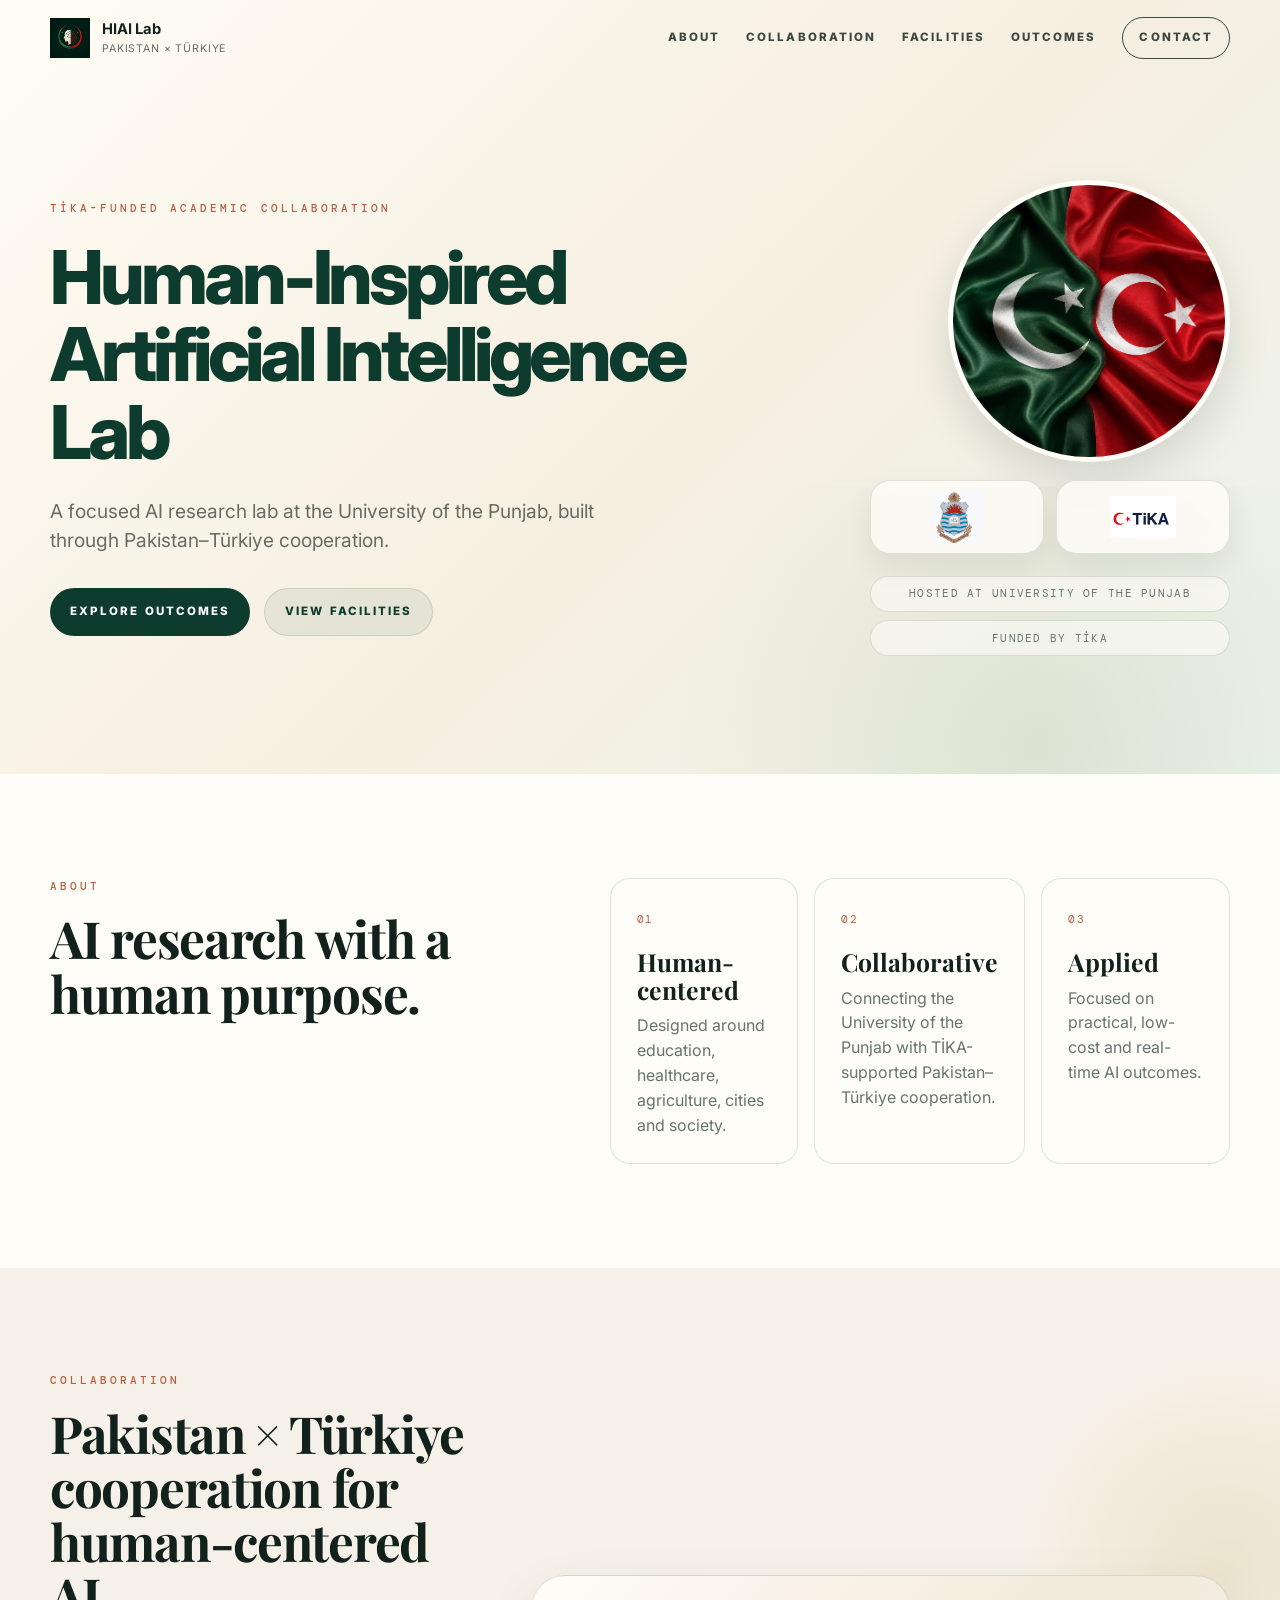
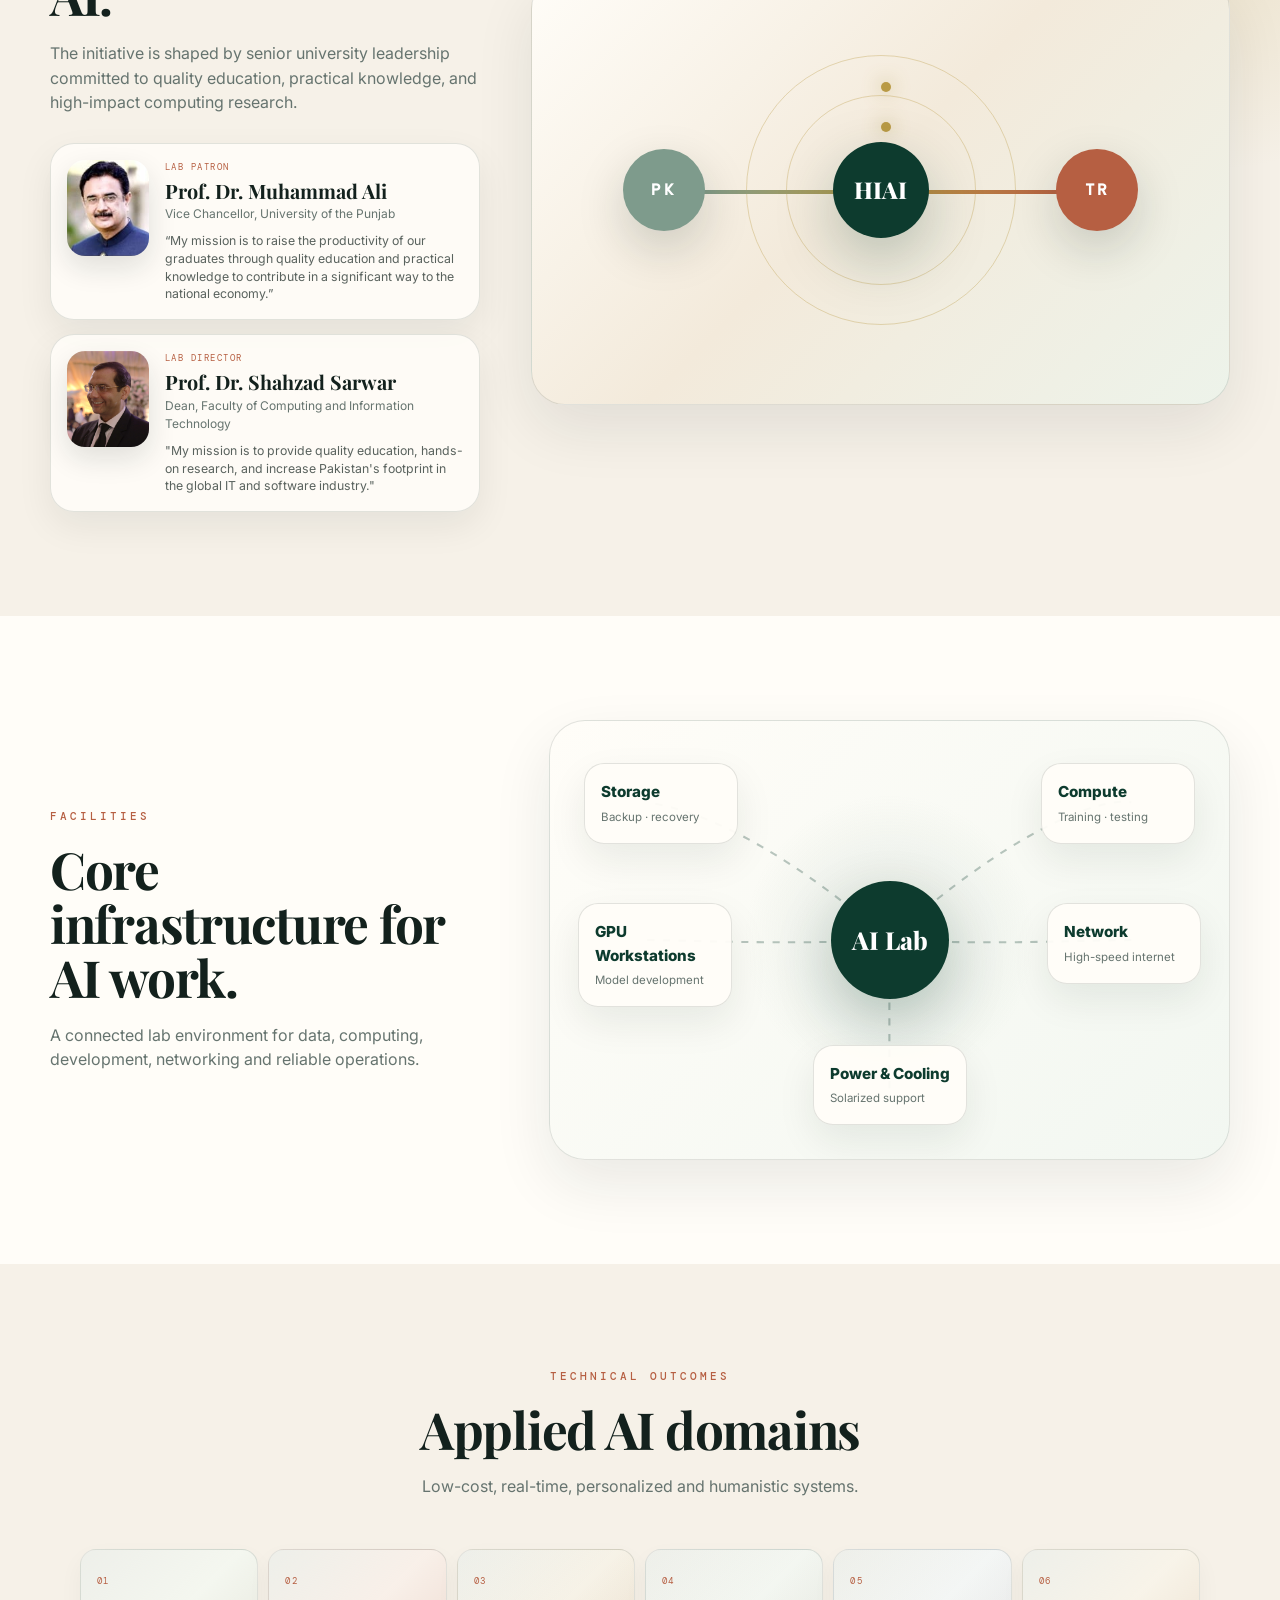
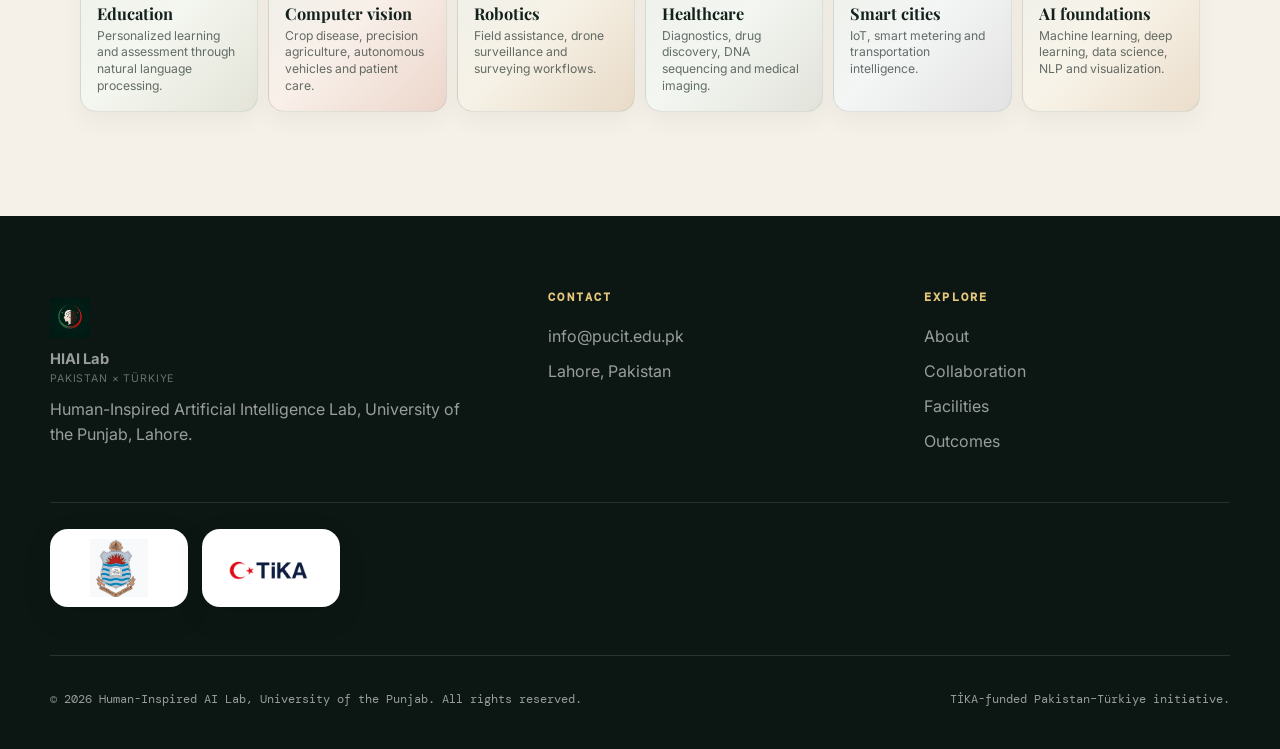
==== commit 623b5c34: "Add HIAI logo as favicon and brand icon" ====
--- a/index.html
+++ b/index.html
@@ -9,14 +9,16 @@
   <link rel="preconnect" href="https://fonts.gstatic.com" crossorigin>
   <link href="https://fonts.googleapis.com/css2?family=DM+Mono:wght@400;500&family=Inter:wght@300;400;500;600;700&family=Playfair+Display:wght@600;700;800&display=swap" rel="stylesheet">
   <link rel="stylesheet" href="styles.css" />
+  <link rel="icon" type="image/jpeg" href="assets/hiai-logo.jpeg">
+  <link rel="apple-touch-icon" href="assets/hiai-logo.jpeg">
 </head>
 <body>
   <a class="skip-link" href="#main">Skip to content</a>
 
   <header class="site-header" id="siteHeader">
     <div class="container header-inner">
-      <a class="brand" href="#home" aria-label="HIAI Lab home">
-        <span class="brand-mark" aria-hidden="true"><span></span><span></span></span>
+     <a class="brand" href="#home" aria-label="HIAI Lab home">
+  <img src="assets/hiai-logo.jpeg" alt="HIAI Lab logo" class="brand-mark-img" style="height: 40px; width: 40px; object-fit: contain;">
         <span class="brand-copy">
           <strong>HIAI Lab</strong>
           <small>Pakistan × Türkiye</small>
@@ -233,8 +235,8 @@
   <footer class="footer" id="contact">
     <div class="container footer-grid">
       <div>
-        <a class="brand footer-brand" href="#home" aria-label="HIAI Lab home">
-          <span class="brand-mark" aria-hidden="true"><span></span><span></span></span>
+       <a class="brand footer-brand" href="#home" aria-label="HIAI Lab home">
+  <img src="assets/hiai-logo.jpeg" alt="HIAI Lab logo" class="brand-mark-img" style="height: 40px; width: 40px; object-fit: contain;">
           <span><strong>HIAI Lab</strong><small>Pakistan × Türkiye</small></span>
         </a>
         <p>Human-Inspired Artificial Intelligence Lab, University of the Punjab, Lahore.</p>
@@ -258,7 +260,7 @@
     </div>
 
     <div class="container footer-bottom">
-      <span>© 2025 Human-Inspired AI Lab, University of the Punjab. All rights reserved.</span>
+      <span>© 2026 Human-Inspired AI Lab, University of the Punjab. All rights reserved.</span>
       <span>TİKA-funded Pakistan–Türkiye initiative.</span>
     </div>
   </footer>
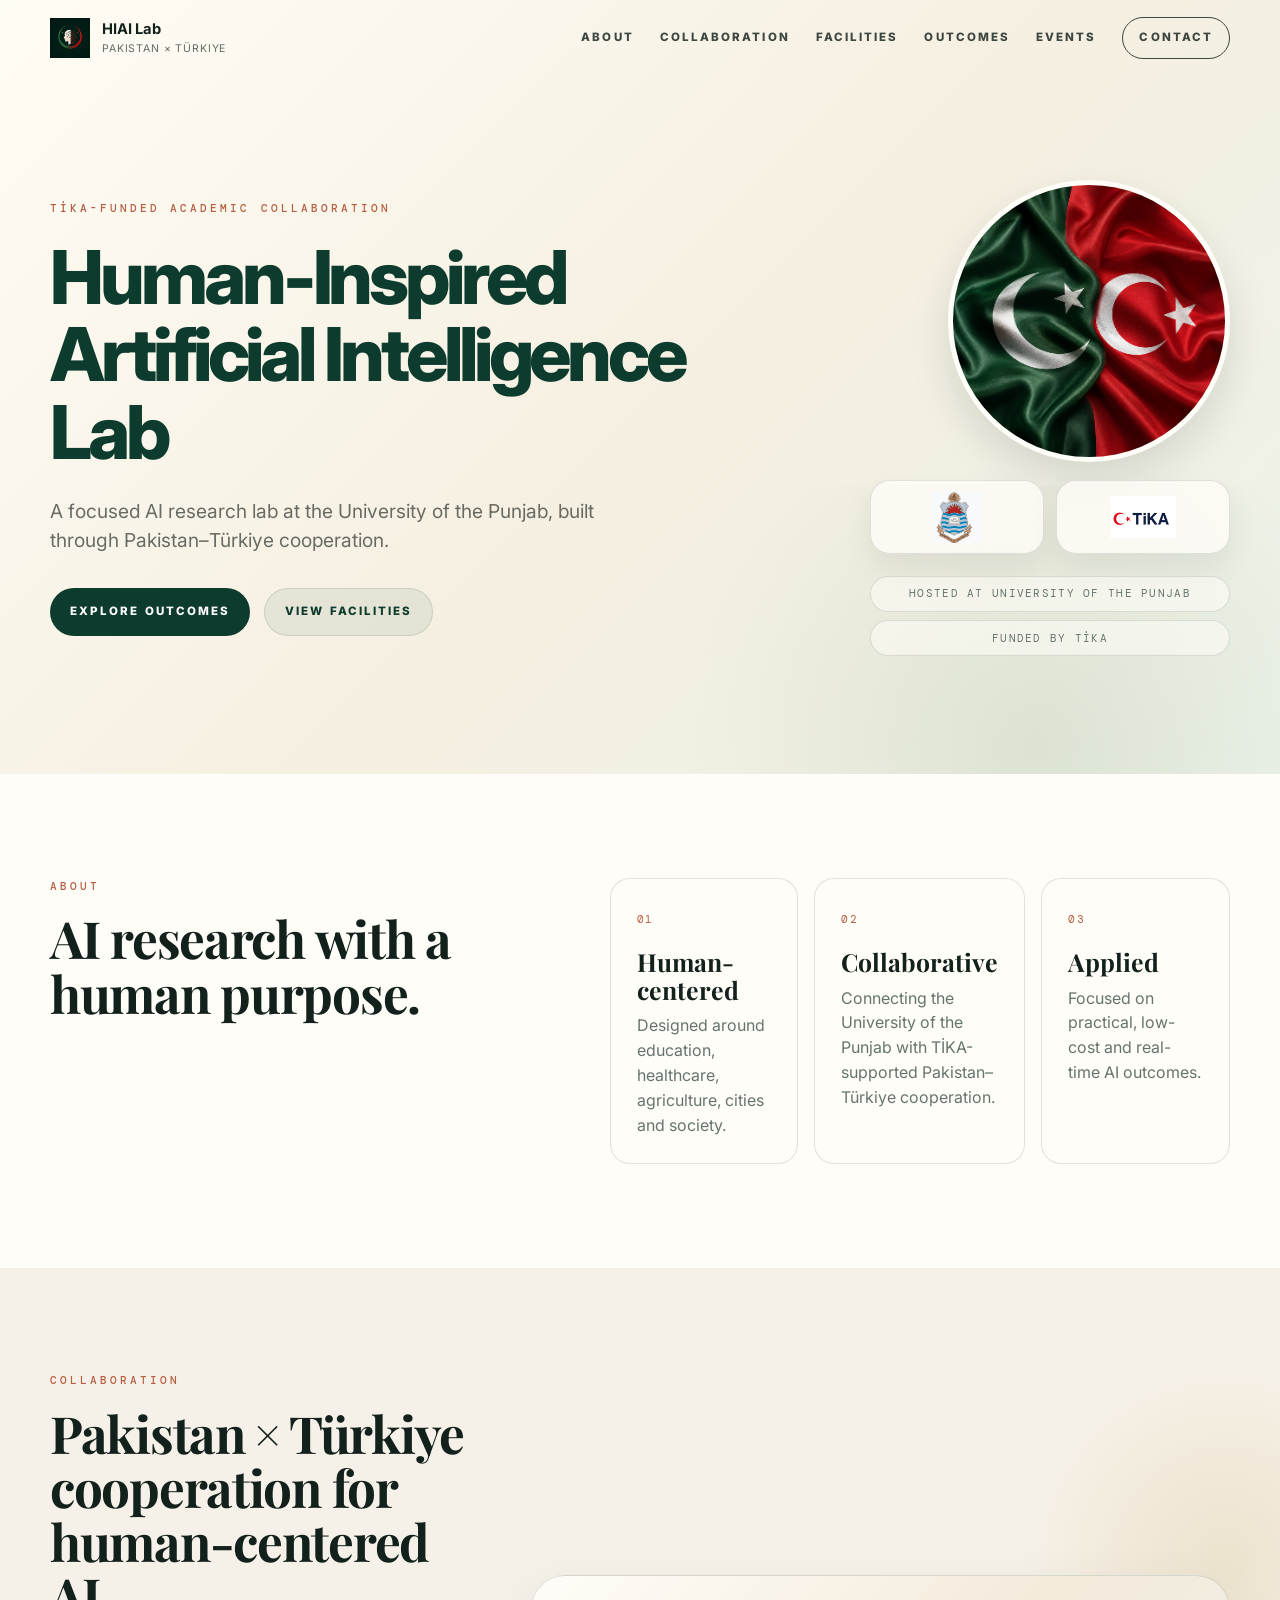
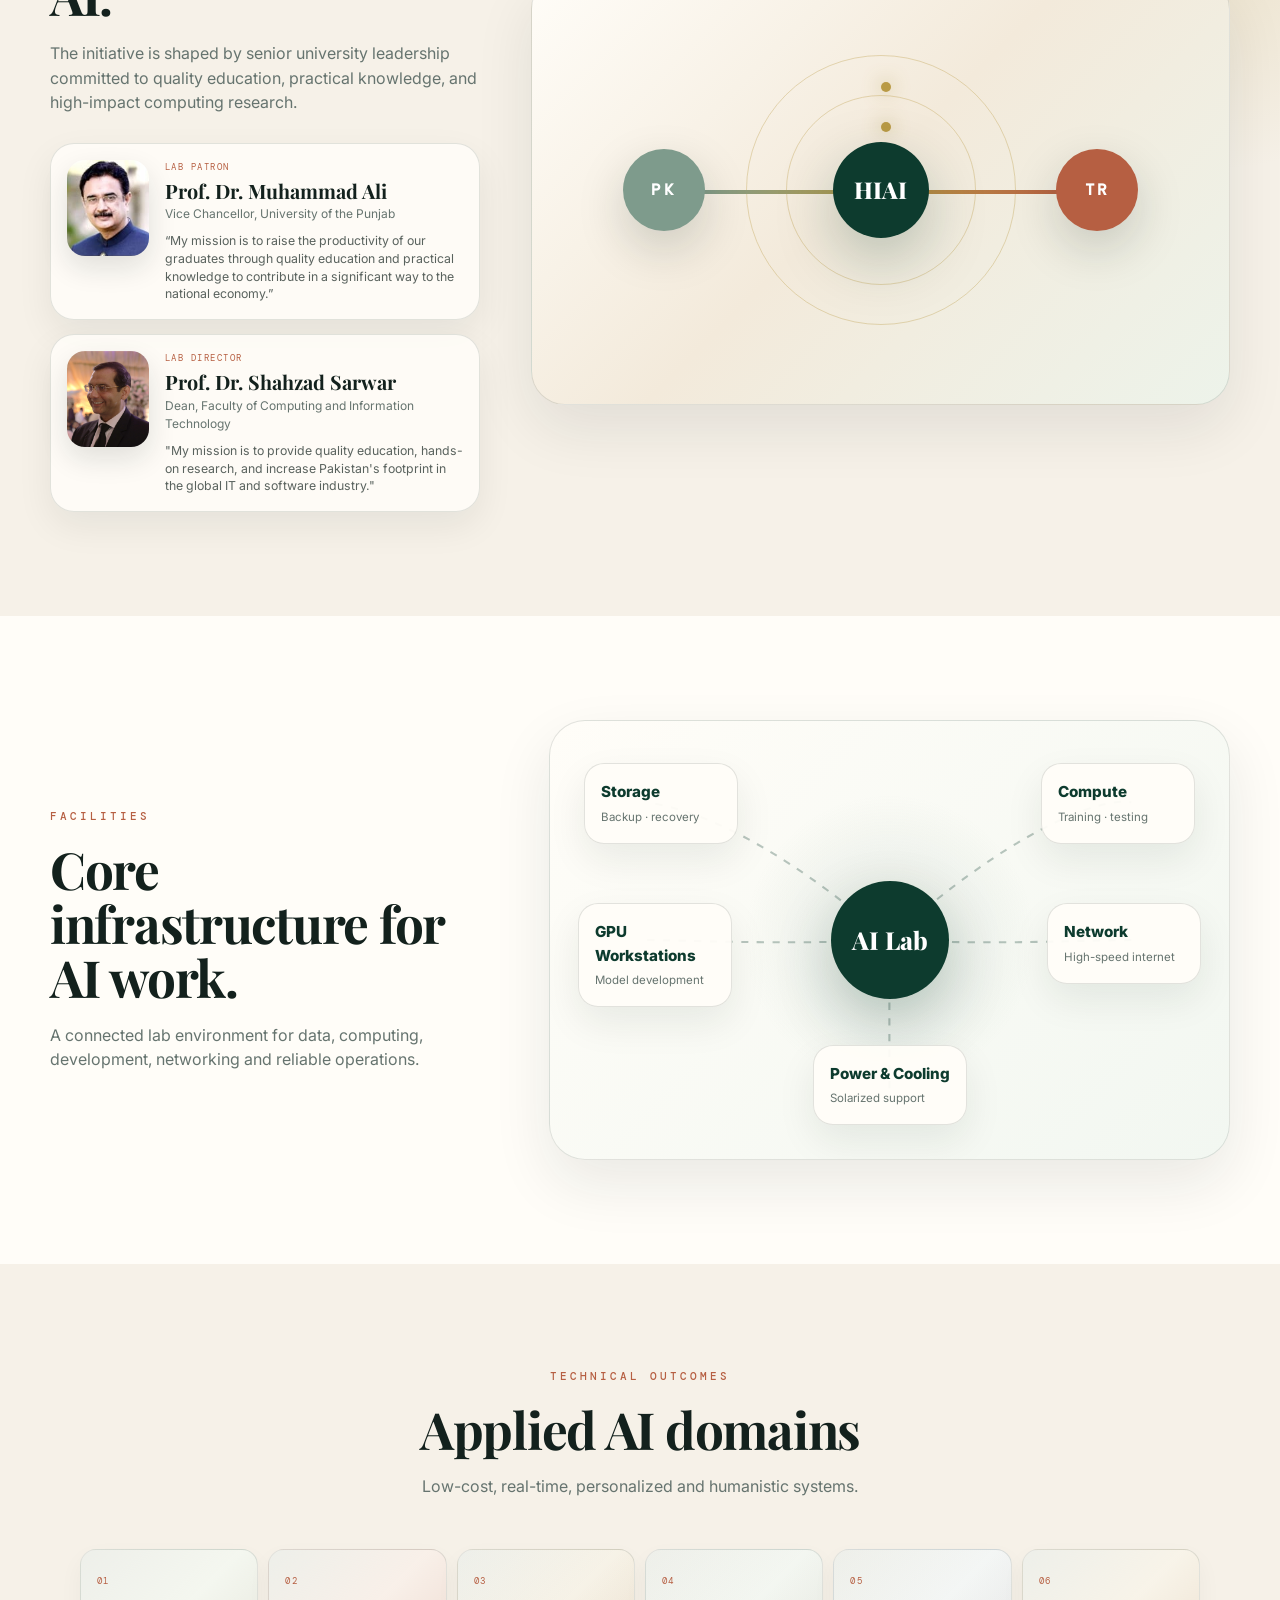
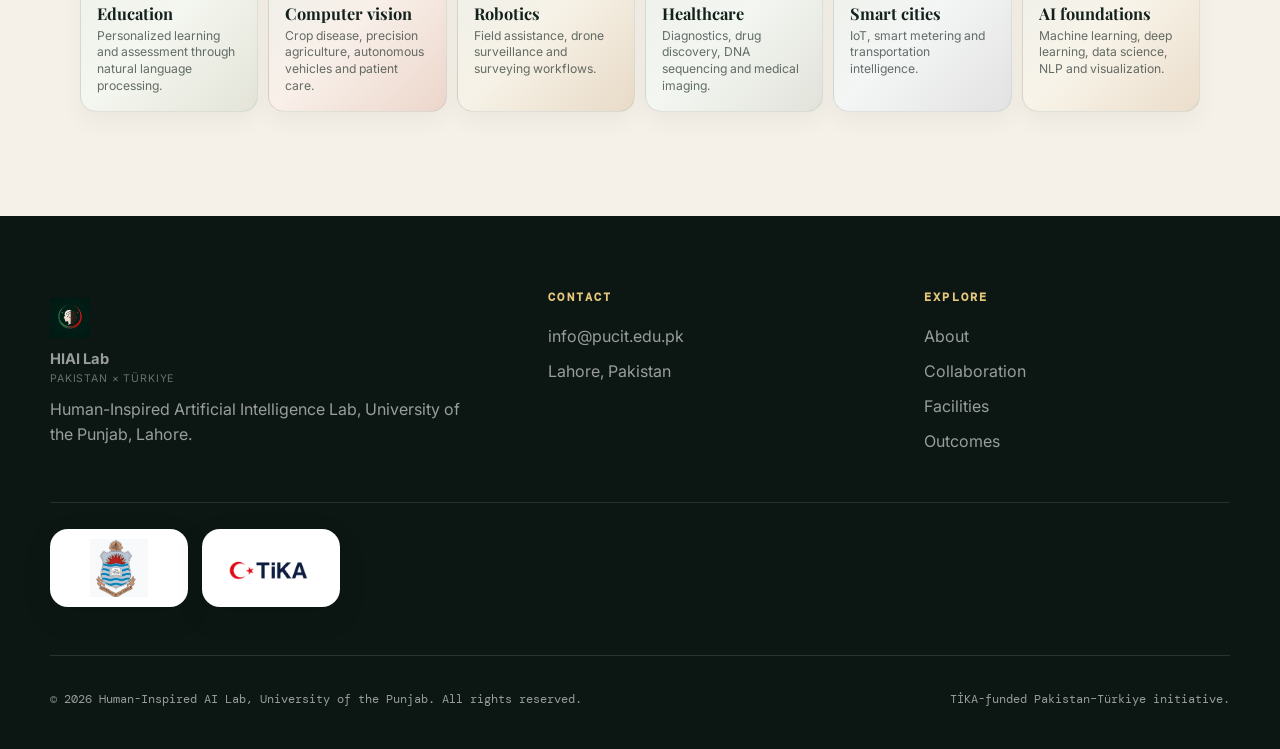
==== commit b9c2bbe4: "Add events page with timeline gallery" ====
--- a/index.html
+++ b/index.html
@@ -35,6 +35,7 @@
         <a href="#host">Collaboration</a>
         <a href="#facilities">Facilities</a>
         <a href="#outcomes">Outcomes</a>
+        <a href="events.html" class="active">Events</a>
         <a href="#contact" class="nav-cta">Contact</a>
       </nav>
     </div>
